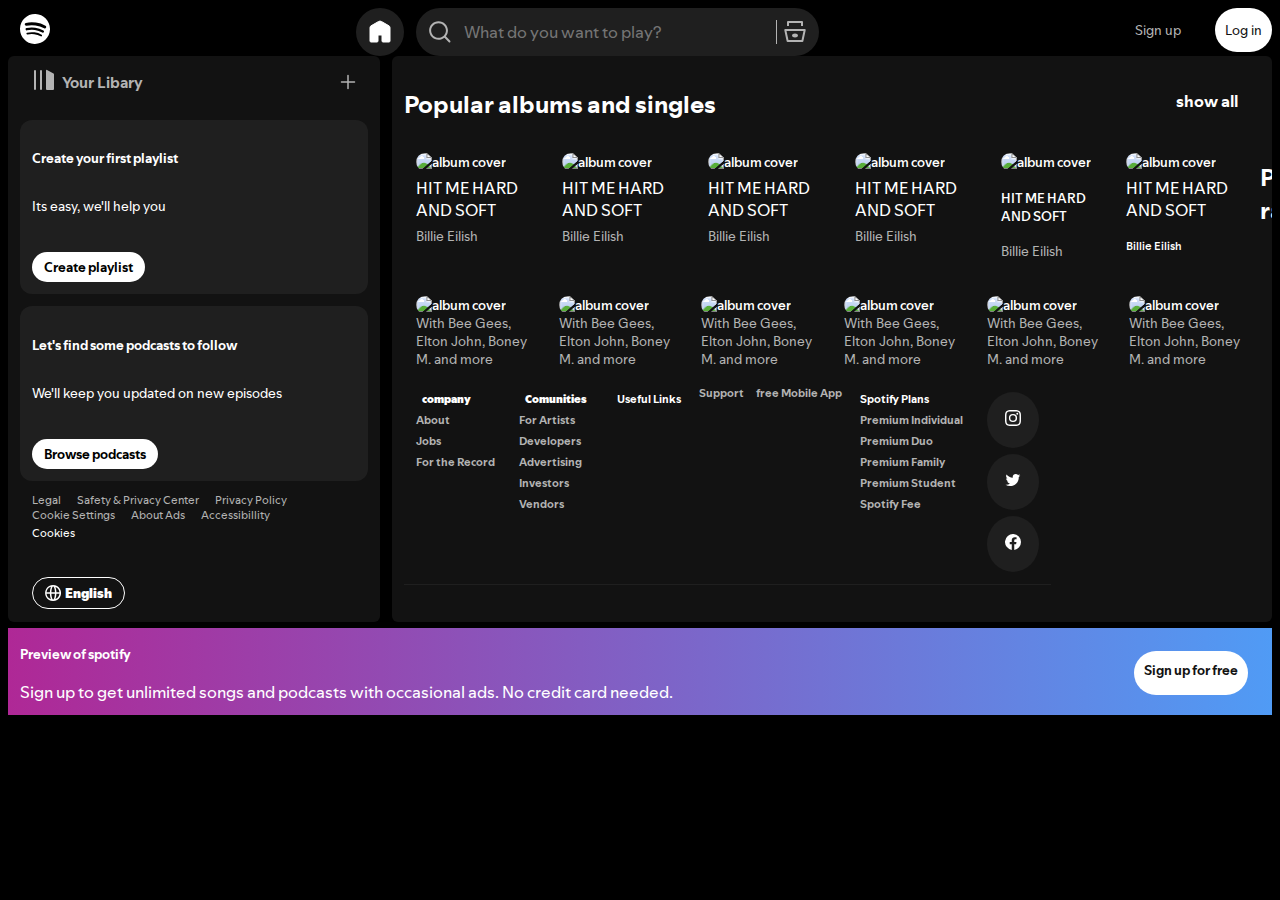
==== index.html @ 6a0fda56 "multiple changes" ====
<!DOCTYPE html>
<html lang="en">
  <head>
    <meta charset="UTF-8" />
    <meta name="viewport" content="viewBox=device-width, initial-scale=1.0" />
    <title>Spotify</title>
    <link rel="stylesheet" href="style.css" />
  </head>
  <body>
    <section class="container">
      <header class="header">
        <section class="headerLeft">
          <a href="index.html">
            <svg
              role="img"
              viewBox="0 0 24 24"
              aria-label="Spotify"
              aria-hidden="false"
              height="32"
              data-encore-id="logoSpotify"
              class="logo"
            >
              <title>Spotify</title>
              <path
                d="M13.427.01C6.805-.253 1.224 4.902.961 11.524.698 18.147 5.853 23.728 12.476 23.99c6.622.263 12.203-4.892 12.466-11.514S20.049.272 13.427.01m5.066 17.579a.717.717 0 0 1-.977.268 14.4 14.4 0 0 0-5.138-1.747 14.4 14.4 0 0 0-5.42.263.717.717 0 0 1-.338-1.392c1.95-.474 3.955-.571 5.958-.29 2.003.282 3.903.928 5.647 1.92a.717.717 0 0 1 .268.978m1.577-3.15a.93.93 0 0 1-1.262.376 17.7 17.7 0 0 0-5.972-1.96 17.7 17.7 0 0 0-6.281.238.93.93 0 0 1-1.11-.71.93.93 0 0 1 .71-1.11 19.5 19.5 0 0 1 6.94-.262 19.5 19.5 0 0 1 6.599 2.165c.452.245.62.81.376 1.263m1.748-3.551a1.147 1.147 0 0 1-1.546.488 21.4 21.4 0 0 0-6.918-2.208 21.4 21.4 0 0 0-7.259.215 1.146 1.146 0 0 1-.456-2.246 23.7 23.7 0 0 1 8.034-.24 23.7 23.7 0 0 1 7.657 2.445c.561.292.78.984.488 1.546m13.612-.036-.832-.247c-1.67-.495-2.14-.681-2.14-1.353 0-.637.708-1.327 2.264-1.327 1.539 0 2.839.752 3.51 1.31.116.096.24.052.24-.098V6.935c0-.097-.027-.15-.098-.203-.83-.62-2.272-1.07-3.723-1.07-2.953 0-4.722 1.68-4.722 3.59 0 2.157 1.371 2.91 3.626 3.546l.973.274c1.689.478 1.998.902 1.998 1.556 0 1.097-.831 1.433-2.07 1.433-1.556 0-3.457-.911-4.35-2.025-.08-.098-.177-.053-.177.062v2.423c0 .097.01.141.08.22.743.814 2.52 1.53 4.59 1.53 2.546 0 4.456-1.485 4.456-3.784 0-1.787-1.052-2.865-3.625-3.635m10.107-1.76c-1.68 0-2.653 1.026-3.219 2.052V9.376c0-.08-.044-.124-.124-.124h-2.22c-.079 0-.123.044-.123.124V20.72c0 .08.044.124.124.124h2.22c.079 0 .123-.044.123-.124v-4.536c.566 1.025 1.521 2.034 3.237 2.034 2.264 0 3.89-1.955 3.89-4.581s-1.644-4.545-3.908-4.545m-.654 6.986c-1.185 0-2.211-1.167-2.618-2.458.407-1.362 1.344-2.405 2.618-2.405 1.211 0 2.051.92 2.051 2.423s-.84 2.44-2.051 2.44m40.633-6.826h-2.264c-.08 0-.115.017-.15.097l-2.282 5.483-2.29-5.483c-.035-.08-.07-.097-.15-.097h-3.661v-.584c0-.955.645-1.397 1.476-1.397.496 0 1.035.256 1.415.486.089.053.15-.008.115-.088l-.796-1.901a.26.26 0 0 0-.124-.133c-.389-.203-1.025-.38-1.644-.38-1.875 0-2.954 1.432-2.954 3.254v.743h-1.503c-.08 0-.124.044-.124.124v1.768c0 .08.044.124.124.124h1.503v6.668c0 .08.044.123.124.123h2.264c.08 0 .124-.044.124-.123v-6.668h1.936l2.812 6.11-1.512 3.325c-.044.098.009.142.097.142h2.414c.08 0 .116-.018.15-.097l4.997-11.355c.035-.08-.009-.141-.097-.141M54.964 9.04c-2.865 0-4.837 2.025-4.837 4.616 0 2.573 1.971 4.616 4.837 4.616 2.856 0 4.846-2.043 4.846-4.616 0-2.591-1.99-4.616-4.846-4.616m.008 7.065c-1.37 0-2.343-1.043-2.343-2.45 0-1.405.973-2.449 2.343-2.449 1.362 0 2.335 1.043 2.335 2.45 0 1.406-.973 2.45-2.335 2.45m33.541-6.334a1.24 1.24 0 0 0-.483-.471 1.4 1.4 0 0 0-.693-.17q-.384 0-.693.17a1.24 1.24 0 0 0-.484.471q-.174.302-.174.681 0 .375.174.677.175.3.484.471t.693.17.693-.17.483-.471.175-.676q0-.38-.175-.682m-.211 1.247a1 1 0 0 1-.394.39 1.15 1.15 0 0 1-.571.14 1.16 1.16 0 0 1-.576-.14 1 1 0 0 1-.391-.39 1.14 1.14 0 0 1-.14-.566q0-.316.14-.562t.391-.388.576-.14q.32 0 .57.14.253.141.395.39t.142.565q0 .312-.142.56m-19.835-5.78c-.85 0-1.468.6-1.468 1.396s.619 1.397 1.468 1.397c.866 0 1.485-.6 1.485-1.397 0-.796-.619-1.397-1.485-1.397m19.329 5.19a.31.31 0 0 0 .134-.262q0-.168-.132-.266-.132-.099-.381-.099h-.588v1.229h.284v-.489h.154l.374.489h.35l-.41-.518a.5.5 0 0 0 .215-.084m-.424-.109h-.26v-.3h.27q.12 0 .184.036a.12.12 0 0 1 .065.116.12.12 0 0 1-.067.111.4.4 0 0 1-.192.037M69.607 9.252h-2.263c-.08 0-.124.044-.124.124v8.56c0 .08.044.123.124.123h2.263c.08 0 .124-.044.124-.123v-8.56c0-.08-.044-.124-.124-.124m-3.333 6.605a2.1 2.1 0 0 1-1.053.257c-.725 0-1.185-.425-1.185-1.362v-3.484h2.211c.08 0 .124-.044.124-.124V9.376c0-.08-.044-.124-.124-.124h-2.21V6.944c0-.097-.063-.15-.15-.08l-3.954 3.113c-.053.044-.07.088-.07.16v1.007c0 .08.044.124.123.124h1.539v3.855c0 2.087 1.203 3.06 2.918 3.06.743 0 1.46-.194 1.884-.442.062-.035.07-.07.07-.133v-1.68c0-.088-.044-.115-.123-.07"
                transform="translate(-0.95,0)"
              ></path>
            </svg>
          </a>
        </section>
        <section class="headerCenter">
          <section class="homeButton">
            <a href="index.html">
              <svg
                data-encore-id="icon"
                role="img"
                aria-hidden="true"
                viewBox="0 0 24 24"
                class="homeButtonIcon"
              >
                <path
                  d="M13.5 1.515a3 3 0 0 0-3 0L3 5.845a2 2 0 0 0-1 1.732V21a1 1 0 0 0 1 1h6a1 1 0 0 0 1-1v-6h4v6a1 1 0 0 0 1 1h6a1 1 0 0 0 1-1V7.577a2 2 0 0 0-1-1.732l-7.5-4.33z"
                ></path>
              </svg>
            </a>
          </section>

          <form class="searchBar">
            <svg
              data-encore-id="icon"
              role="img"
              aria-hidden="true"
              data-testid="search-icon"
              class="searchIcon"
              viewBox="0 0 24 24"
            >
              <path
                d="M10.533 1.27893C5.35215 1.27893 1.12598 5.41887 1.12598 10.5579C1.12598 15.697 5.35215 19.8369 10.533 19.8369C12.767 19.8369 14.8235 19.0671 16.4402 17.7794L20.7929 22.132C21.1834 22.5226 21.8166 22.5226 22.2071 22.132C22.5976 21.7415 22.5976 21.1083 22.2071 20.7178L17.8634 16.3741C19.1616 14.7849 19.94 12.7634 19.94 10.5579C19.94 5.41887 15.7138 1.27893 10.533 1.27893ZM3.12598 10.5579C3.12598 6.55226 6.42768 3.27893 10.533 3.27893C14.6383 3.27893 17.94 6.55226 17.94 10.5579C17.94 14.5636 14.6383 17.8369 10.533 17.8369C6.42768 17.8369 3.12598 14.5636 3.12598 10.5579Z"
              ></path>
            </svg>
            <input
              type="search"
              placeholder="What do you want to play?"
              class="searchInput"
            />
            <svg
              data-encore-id="icon"
              role="img"
              aria-hidden="true"
              viewBox="0 0 24 24"
              class="libaryIcon"
            >
              <path
                d="M15 15.5c0 1.105-1.343 2-3 2s-3-.895-3-2 1.343-2 3-2 3 .895 3 2z"
              ></path>
              <path
                d="M1.513 9.37A1 1 0 0 1 2.291 9h19.418a1 1 0 0 1 .979 1.208l-2.339 11a1 1 0 0 1-.978.792H4.63a1 1 0 0 1-.978-.792l-2.339-11a1 1 0 0 1 .201-.837zM3.525 11l1.913 9h13.123l1.913-9H3.525zM4 2a1 1 0 0 1 1-1h14a1 1 0 0 1 1 1v4h-2V3H6v3H4V2z"
              ></path>
            </svg>
          </form>
        </section>
        <section class="headerRight">
          <button class="headerSignupButton">Sign up</button>
          <button class="loginButton">Log in</button>
        </section>
      </header>
      <aside class="sidebar">
        <section class="sidebarTitel">
          <svg
            data-encore-id="icon"
            role="img"
            aria-hidden="true"
            viewBox="0 0 24 24"
            class="libarySidebarIcon"
          >
            <path
              d="M3 22a1 1 0 0 1-1-1V3a1 1 0 0 1 2 0v18a1 1 0 0 1-1 1zM15.5 2.134A1 1 0 0 0 14 3v18a1 1 0 0 0 1 1h6a1 1 0 0 0 1-1V6.464a1 1 0 0 0-.5-.866l-6-3.464zM9 2a1 1 0 0 0-1 1v18a1 1 0 1 0 2 0V3a1 1 0 0 0-1-1z"
            ></path>
          </svg>
          <h3>Your Libary</h3>
          <svg
            data-encore-id="icon"
            role="img"
            aria-hidden="true"
            viewBox="0 0 16 16"
            class="addIcon"
          >
            <path
              d="M15.25 8a.75.75 0 0 1-.75.75H8.75v5.75a.75.75 0 0 1-1.5 0V8.75H1.5a.75.75 0 0 1 0-1.5h5.75V1.5a.75.75 0 0 1 1.5 0v5.75h5.75a.75.75 0 0 1 .75.75z"
            ></path>
          </svg>
        </section>
        <section class="SidebarItem">
          <section class="sidebarVenster">
            <h4>Create your first playlist</h4>
            <p>Its easy, we'll help you</p>
            <a href="" class="sidebarButton">Create playlist</a>
          </section>
          <section class="sidebarVenster">
            <h4>Let's find some podcasts to follow</h4>
            <p>We'll keep you updated on new episodes</p>
            <a href="" class="sidebarButton">Browse podcasts</a>
          </section>
        </section>
        <footer class="sidebarFooter">
          <ul class="sidebarFooterItem">
            <li>
              <a href="" class="footerItem"><h6>Legal</h6></a>
            </li>
            <li>
              <a href="" class="footerItem"><h6>Safety & Privacy Center</h6></a>
            </li>
            <li>
              <a href="" class="footerItem"><h6>Privacy Policy</h6></a>
            </li>
            <li>
              <a href="" class="footerItem"><h6>Cookie Settings</h6></a>
            </li>
            <li>
              <a href="" class="footerItem"><h6>About Ads</h6></a>
            </li>
            <li>
              <a href="" class="footerItem"><h6>Accessibillity</h6></a>
            </li>
          </ul>
          <h5><b class="cookie">Cookies</b></h5>
        </footer>
        <a href="" class="languageButton">
          <svg
            data-encore-id="icon"
            role="img"
            aria-hidden="true"
            viewBox="0 0 16 16"
            class="languageIcon"
          >
            <path
              d="M8.152 16H8a8 8 0 1 1 .152 0zm-.41-14.202c-.226.273-.463.713-.677 1.323-.369 1.055-.626 2.496-.687 4.129h3.547c-.06-1.633-.318-3.074-.687-4.129-.213-.61-.45-1.05-.676-1.323-.194-.235-.326-.285-.385-.296h-.044c-.055.007-.19.052-.391.296zM4.877 7.25c.062-1.771.34-3.386.773-4.624.099-.284.208-.554.329-.806a6.507 6.507 0 0 0-4.436 5.43h3.334zm-3.334 1.5a6.507 6.507 0 0 0 4.436 5.43 7.974 7.974 0 0 1-.33-.806c-.433-1.238-.71-2.853-.772-4.624H1.543zm4.835 0c.061 1.633.318 3.074.687 4.129.214.61.451 1.05.677 1.323.202.244.336.29.391.297l.044-.001c.06-.01.19-.061.385-.296.226-.273.463-.713.676-1.323.37-1.055.626-2.496.687-4.129H6.378zm5.048 0c-.061 1.771-.339 3.386-.772 4.624-.082.235-.171.46-.268.674a6.506 6.506 0 0 0 4.071-5.298h-3.03zm3.031-1.5a6.507 6.507 0 0 0-4.071-5.298c.097.214.186.44.268.674.433 1.238.711 2.853.772 4.624h3.031z"
            ></path>
          </svg>
          <b>English</b>
        </a>
      </aside>
      <main class="main">
        <section class="mainTitel">
          <a href="" class="mainTitelText"
            ><h2>Popular albums and singles</h2></a
          >
          <a href="" class="showMore"><h4>show all</h4></a>
        </section>
        <section class="albums">
          <article class="albumArticle">
            <img
              src="https://i.scdn.co/image/ab67616d00001e0271d62ea7ea8a5be92d3c1f62"
              alt="album cover"
              class="albumCover"
            />
            <h4 class="albumTitel">HIT ME HARD AND SOFT</h4>
            <h5 class="artiesten">Billie Eilish</h5>
          </article>
          <article class="albumArticle">
            <img
              src="https://i.scdn.co/image/ab67616d00001e0271d62ea7ea8a5be92d3c1f62"
              alt="album cover"
              class="albumCover"
            />
            <h4 class="albumTitel">HIT ME HARD AND SOFT</h4>
            <h5 class="artiesten">Billie Eilish</h5>
          </article>
          <article class="albumArticle">
            <img
              src="https://i.scdn.co/image/ab67616d00001e0271d62ea7ea8a5be92d3c1f62"
              alt="album cover"
              class="albumCover"
            />
            <h4 class="albumTitel">HIT ME HARD AND SOFT</h4>
            <h5 class="artiesten">Billie Eilish</h5>
          </article>
          <article class="albumArticle">
            <img
              src="https://i.scdn.co/image/ab67616d00001e0271d62ea7ea8a5be92d3c1f62"
              alt="album cover"
              class="albumCover"
            />
            <h4 class="albumTitel">HIT ME HARD AND SOFT</h4>
            <h5 class="artiesten">Billie Eilish</h5>
          </article>
          <article class="albumArticle">
            <img
              src="https://i.scdn.co/image/ab67616d00001e0271d62ea7ea8a5be92d3c1f62"
              alt="album cover"
              class="albumCover"
            />
            <h4>HIT ME HARD AND SOFT</h4>
            <h5 class="artiesten">Billie Eilish</h5>
          </article>
          <article class="albumArticle">
            <img
              src="https://i.scdn.co/image/ab67616d00001e0271d62ea7ea8a5be92d3c1f62"
              alt="album cover"
              class="albumCover"
            />
            <h4 class="albumTitel">HIT ME HARD AND SOFT</h4>
            <h5>Billie Eilish</h5>
          </article>
        </section>
        <section class="mainTitel">
          <a href="" class="mainTitelText"><h2>Popular radio</h2></a>
          <a href="" class="showMore"><h4>show all</h4></a>
        </section>
        <section class="albums">
          <article class="albumArticle">
            <img
              src="https://pickasso.spotifycdn.com/image/ab67c0de0000deef/dt/v1/img/radio/artist/0LcJLqbBmaGUft1e9Mm8HV/en-GB"
              alt="album cover"
              class="albumCover"
            />
            <h5 class="artiesten">
              With Bee Gees, Elton John, Boney M. and more
            </h5>
          </article>
          <article class="albumArticle">
            <img
              src="https://pickasso.spotifycdn.com/image/ab67c0de0000deef/dt/v1/img/radio/artist/0LcJLqbBmaGUft1e9Mm8HV/en-GB"
              alt="album cover"
              class="albumCover"
            />
            <h5 class="artiesten">
              With Bee Gees, Elton John, Boney M. and more
            </h5>
          </article>
          <article class="albumArticle">
            <img
              src="https://pickasso.spotifycdn.com/image/ab67c0de0000deef/dt/v1/img/radio/artist/0LcJLqbBmaGUft1e9Mm8HV/en-GB"
              alt="album cover"
              class="albumCover"
            />
            <h5 class="artiesten">
              With Bee Gees, Elton John, Boney M. and more
            </h5>
          </article>
          <article class="albumArticle">
            <img
              src="https://pickasso.spotifycdn.com/image/ab67c0de0000deef/dt/v1/img/radio/artist/0LcJLqbBmaGUft1e9Mm8HV/en-GB"
              alt="album cover"
              class="albumCover"
            />
            <h5 class="artiesten">
              With Bee Gees, Elton John, Boney M. and more
            </h5>
          </article>
          <article class="albumArticle">
            <img
              src="https://pickasso.spotifycdn.com/image/ab67c0de0000deef/dt/v1/img/radio/artist/0LcJLqbBmaGUft1e9Mm8HV/en-GB"
              alt="album cover"
              class="albumCover"
            />
            <h5 class="artiesten">
              With Bee Gees, Elton John, Boney M. and more
            </h5>
          </article>
          <article class="albumArticle">
            <img
              src="https://pickasso.spotifycdn.com/image/ab67c0de0000deef/dt/v1/img/radio/artist/0LcJLqbBmaGUft1e9Mm8HV/en-GB"
              alt="album cover"
              class="albumCover"
            />
            <h5 class="artiesten">
              With Bee Gees, Elton John, Boney M. and more
            </h5>
          </article>
        </section>
        <footer class="mainFooter">
          <section>
            <h5 class="mainFooterTitel"><b>company</b></h5>
            <h5>About</h5>
            <h5>Jobs</h5>
            <h5>For the Record</h5>
          </section>
          <section>
            <h5 class="mainFooterTitel"><b>Comunities</b></h5>
            <h5>For Artists</h5>
            <h5>Developers</h5>
            <h5>Advertising</h5>
            <h5>Investors</h5>
            <h5>Vendors</h5>
          </section>
          <section>
            <h5 class="mainFooterTitel">Useful Links</h5>
          </section>
          <h5>Support</h5>
          <h5>free Mobile App</h5>
          <section>
            <h5 class="mainFooterTitel">Spotify Plans</h5>
            <h5>Premium Individual</h5>
            <h5>Premium Duo</h5>
            <h5>Premium Family</h5>
            <h5>Premium Student</h5>
            <h5>Spotify Fee</h5>
          </section>
          <section>
            <section class="socialIconBorder">
              <svg
                data-encore-id="icon"
                role="img"
                aria-hidden="true"
                viewBox="0 0 16 16"
                class="socialIcon"
              >
                <path
                  d="M8 1.44c2.136 0 2.389.009 3.233.047.78.036 1.203.166 1.485.276.348.128.663.332.921.598.266.258.47.573.599.921.11.282.24.706.275 1.485.039.844.047 1.097.047 3.233s-.008 2.389-.047 3.232c-.035.78-.166 1.204-.275 1.486a2.654 2.654 0 0 1-1.518 1.518c-.282.11-.706.24-1.486.275-.843.039-1.097.047-3.233.047s-2.39-.008-3.232-.047c-.78-.035-1.204-.165-1.486-.275a2.477 2.477 0 0 1-.921-.599 2.477 2.477 0 0 1-.599-.92c-.11-.282-.24-.706-.275-1.486-.038-.844-.047-1.096-.047-3.232s.009-2.39.047-3.233c.036-.78.166-1.203.275-1.485.129-.348.333-.663.599-.921a2.49 2.49 0 0 1 .92-.599c.283-.11.707-.24 1.487-.275.843-.038 1.096-.047 3.232-.047L8 1.441zm.001-1.442c-2.172 0-2.445.01-3.298.048-.854.04-1.435.176-1.943.373a3.928 3.928 0 0 0-1.417.923c-.407.4-.722.883-.923 1.417-.198.508-.333 1.09-.372 1.942C.01 5.552 0 5.826 0 8c0 2.172.01 2.445.048 3.298.04.853.174 1.433.372 1.941.2.534.516 1.017.923 1.417.4.407.883.722 1.417.923.508.198 1.09.333 1.942.372.852.039 1.126.048 3.299.048 2.172 0 2.445-.01 3.298-.048.853-.04 1.433-.174 1.94-.372a4.087 4.087 0 0 0 2.34-2.34c.199-.508.334-1.09.373-1.942.039-.851.048-1.125.048-3.298s-.01-2.445-.048-3.298c-.04-.853-.174-1.433-.372-1.94a3.924 3.924 0 0 0-.923-1.418A3.928 3.928 0 0 0 13.24.42c-.508-.197-1.09-.333-1.942-.371-.851-.041-1.125-.05-3.298-.05l.001-.001z"
                ></path>
                <path
                  d="M8 3.892a4.108 4.108 0 1 0 0 8.216 4.108 4.108 0 0 0 0-8.216zm0 6.775a2.668 2.668 0 1 1 0-5.335 2.668 2.668 0 0 1 0 5.335zm4.27-5.978a.96.96 0 1 0 0-1.92.96.96 0 0 0 0 1.92z"
                ></path>
              </svg>
            </section>
            <section class="socialIconBorder">
              <svg
                data-encore-id="icon"
                role="img"
                aria-hidden="true"
                viewBox="0 0 16 16"
                class="socialIcon"
              >
                <path
                  d="M13.54 3.889a2.968 2.968 0 0 0 1.333-1.683 5.937 5.937 0 0 1-1.929.738 2.992 2.992 0 0 0-.996-.706 2.98 2.98 0 0 0-1.218-.254 2.92 2.92 0 0 0-2.143.889 2.929 2.929 0 0 0-.889 2.15c0 .212.027.442.08.691a8.475 8.475 0 0 1-3.484-.932A8.536 8.536 0 0 1 1.532 2.54a2.993 2.993 0 0 0-.413 1.523c0 .519.12 1 .361 1.445.24.445.57.805.988 1.08a2.873 2.873 0 0 1-1.373-.374v.04c0 .725.23 1.365.69 1.92a2.97 2.97 0 0 0 1.739 1.048 2.937 2.937 0 0 1-1.365.056 2.94 2.94 0 0 0 1.063 1.5 2.945 2.945 0 0 0 1.77.603 5.944 5.944 0 0 1-3.77 1.302c-.243 0-.484-.016-.722-.048A8.414 8.414 0 0 0 5.15 14c.905 0 1.763-.12 2.572-.361.81-.24 1.526-.57 2.147-.988a9.044 9.044 0 0 0 1.683-1.46c.5-.556.911-1.155 1.234-1.798a9.532 9.532 0 0 0 .738-1.988 8.417 8.417 0 0 0 .246-2.429 6.177 6.177 0 0 0 1.508-1.563c-.56.249-1.14.407-1.738.476z"
                ></path>
              </svg>
            </section>
            <section class="socialIconBorder">
              <svg
                data-encore-id="icon"
                role="img"
                aria-hidden="true"
                viewBox="0 0 16 16"
                class="socialIcon"
              >
                <path
                  d="M16 8a8 8 0 1 0-9.25 7.903v-5.59H4.719V8H6.75V6.237c0-2.005 1.194-3.112 3.022-3.112.875 0 1.79.156 1.79.156V5.25h-1.008c-.994 0-1.304.617-1.304 1.25V8h2.219l-.355 2.313H9.25v5.59A8.002 8.002 0 0 0 16 8z"
                ></path>
              </svg>
            </section>
          </section>
        </footer>
      </main>
      <footer class="footer">
        <section>
          <h4>Preview of spotify</h4>
          <p class="footerText">
            Sign up to get unlimited songs and podcasts with occasional ads. No
            credit card needed.
          </p>
        </section>
        <a href="" class="loginButtonFooter"><b>Sign up for free</b></a>
      </footer>
    </section>
  </body>
</html>
---- style.css ----
@import "./css/grid.css";
@import "./css/color.css";
@import "./css/header.css";
@import "./css/sidebar.css";
@import "./css/main.css";
@import "./css/footer.css";
@import "./fonts/font/stylesheet.css";
body{
    font-family: spotify mix;
}
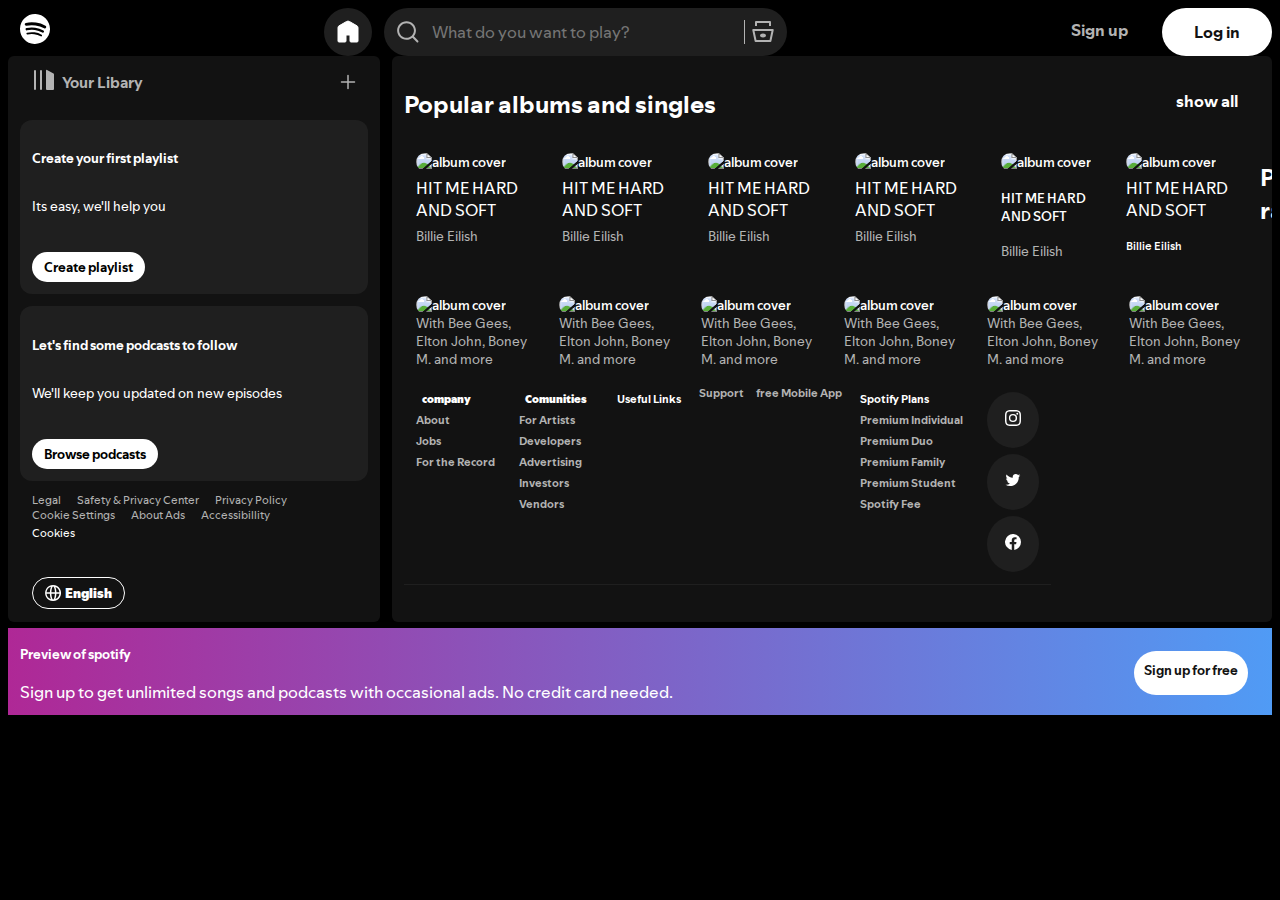
==== commit e15962c4: "multiple changes einde les" ====
--- a/index.html
+++ b/index.html
@@ -5,6 +5,10 @@
     <meta name="viewport" content="viewBox=device-width, initial-scale=1.0" />
     <title>Spotify</title>
     <link rel="stylesheet" href="style.css" />
+    <link
+      rel="icon"
+      href="./img/spotify-icon-green-logo-spotify-logo-png-hd-11562850769m45tulb4kl.png"
+    />
   </head>
   <body>
     <section class="container">
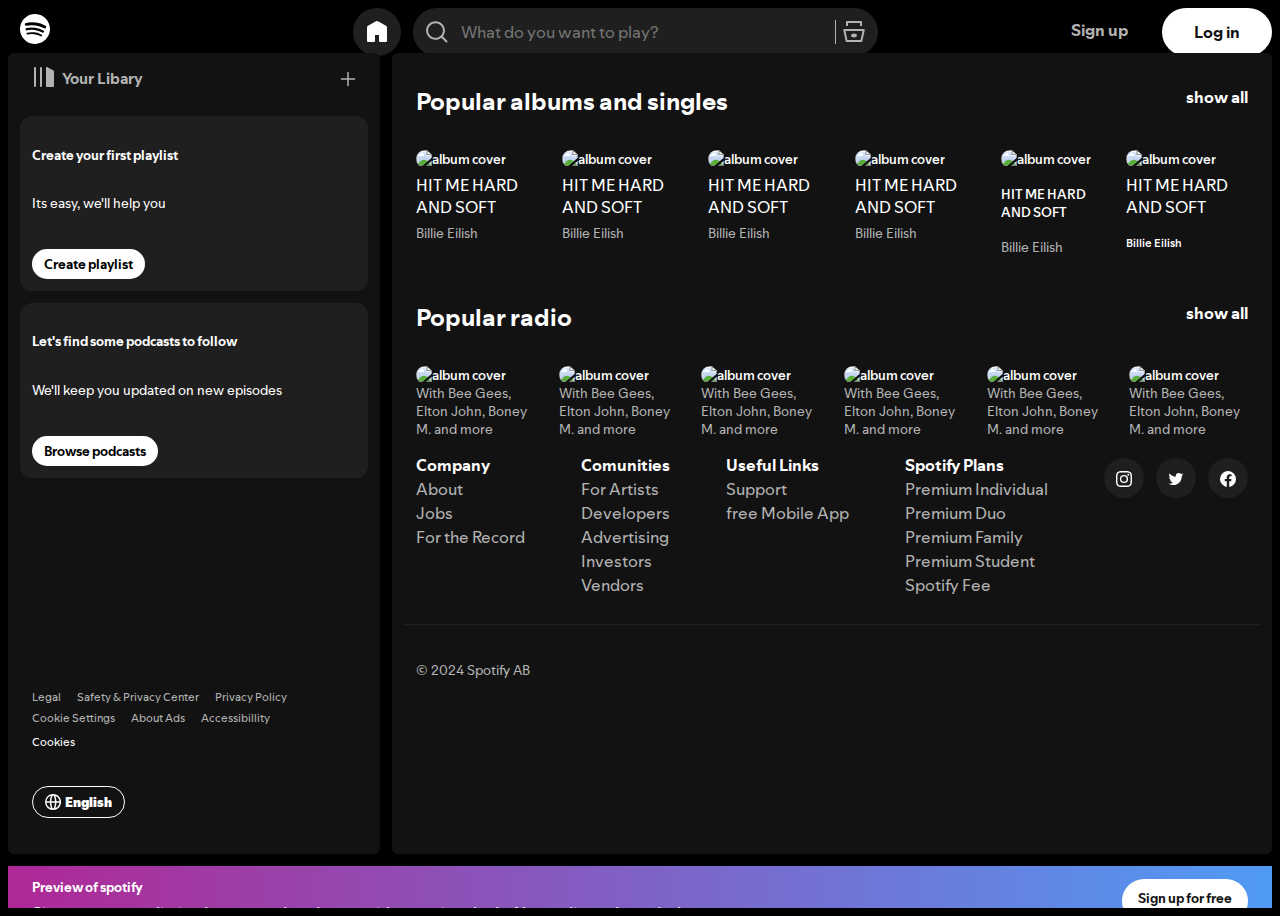
==== commit edc7f7c2: "multiple changes" ====
--- a/index.html
+++ b/index.html
@@ -114,7 +114,7 @@
             ></path>
           </svg>
         </section>
-        <section class="SidebarItem">
+        <section class="sidebarItem">
           <section class="sidebarVenster">
             <h4>Create your first playlist</h4>
             <p>Its easy, we'll help you</p>
@@ -126,43 +126,47 @@
             <a href="" class="sidebarButton">Browse podcasts</a>
           </section>
         </section>
-        <footer class="sidebarFooter">
-          <ul class="sidebarFooterItem">
-            <li>
-              <a href="" class="footerItem"><h6>Legal</h6></a>
-            </li>
-            <li>
-              <a href="" class="footerItem"><h6>Safety & Privacy Center</h6></a>
-            </li>
-            <li>
-              <a href="" class="footerItem"><h6>Privacy Policy</h6></a>
-            </li>
-            <li>
-              <a href="" class="footerItem"><h6>Cookie Settings</h6></a>
-            </li>
-            <li>
-              <a href="" class="footerItem"><h6>About Ads</h6></a>
-            </li>
-            <li>
-              <a href="" class="footerItem"><h6>Accessibillity</h6></a>
-            </li>
-          </ul>
-          <h5><b class="cookie">Cookies</b></h5>
-        </footer>
-        <a href="" class="languageButton">
-          <svg
-            data-encore-id="icon"
-            role="img"
-            aria-hidden="true"
-            viewBox="0 0 16 16"
-            class="languageIcon"
-          >
-            <path
-              d="M8.152 16H8a8 8 0 1 1 .152 0zm-.41-14.202c-.226.273-.463.713-.677 1.323-.369 1.055-.626 2.496-.687 4.129h3.547c-.06-1.633-.318-3.074-.687-4.129-.213-.61-.45-1.05-.676-1.323-.194-.235-.326-.285-.385-.296h-.044c-.055.007-.19.052-.391.296zM4.877 7.25c.062-1.771.34-3.386.773-4.624.099-.284.208-.554.329-.806a6.507 6.507 0 0 0-4.436 5.43h3.334zm-3.334 1.5a6.507 6.507 0 0 0 4.436 5.43 7.974 7.974 0 0 1-.33-.806c-.433-1.238-.71-2.853-.772-4.624H1.543zm4.835 0c.061 1.633.318 3.074.687 4.129.214.61.451 1.05.677 1.323.202.244.336.29.391.297l.044-.001c.06-.01.19-.061.385-.296.226-.273.463-.713.676-1.323.37-1.055.626-2.496.687-4.129H6.378zm5.048 0c-.061 1.771-.339 3.386-.772 4.624-.082.235-.171.46-.268.674a6.506 6.506 0 0 0 4.071-5.298h-3.03zm3.031-1.5a6.507 6.507 0 0 0-4.071-5.298c.097.214.186.44.268.674.433 1.238.711 2.853.772 4.624h3.031z"
-            ></path>
-          </svg>
-          <b>English</b>
-        </a>
+        <section class="fullSidebarFooter">
+          <footer class="sidebarFooter">
+            <ul class="sidebarFooterItem">
+              <li>
+                <a href="" class="footerItem"><h6>Legal</h6></a>
+              </li>
+              <li>
+                <a href="" class="footerItem"
+                  ><h6>Safety & Privacy Center</h6></a
+                >
+              </li>
+              <li>
+                <a href="" class="footerItem"><h6>Privacy Policy</h6></a>
+              </li>
+              <li>
+                <a href="" class="footerItem"><h6>Cookie Settings</h6></a>
+              </li>
+              <li>
+                <a href="" class="footerItem"><h6>About Ads</h6></a>
+              </li>
+              <li>
+                <a href="" class="footerItem"><h6>Accessibillity</h6></a>
+              </li>
+            </ul>
+            <h5><b class="cookie">Cookies</b></h5>
+          </footer>
+          <a href="" class="languageButton">
+            <svg
+              data-encore-id="icon"
+              role="img"
+              aria-hidden="true"
+              viewBox="0 0 16 16"
+              class="languageIcon"
+            >
+              <path
+                d="M8.152 16H8a8 8 0 1 1 .152 0zm-.41-14.202c-.226.273-.463.713-.677 1.323-.369 1.055-.626 2.496-.687 4.129h3.547c-.06-1.633-.318-3.074-.687-4.129-.213-.61-.45-1.05-.676-1.323-.194-.235-.326-.285-.385-.296h-.044c-.055.007-.19.052-.391.296zM4.877 7.25c.062-1.771.34-3.386.773-4.624.099-.284.208-.554.329-.806a6.507 6.507 0 0 0-4.436 5.43h3.334zm-3.334 1.5a6.507 6.507 0 0 0 4.436 5.43 7.974 7.974 0 0 1-.33-.806c-.433-1.238-.71-2.853-.772-4.624H1.543zm4.835 0c.061 1.633.318 3.074.687 4.129.214.61.451 1.05.677 1.323.202.244.336.29.391.297l.044-.001c.06-.01.19-.061.385-.296.226-.273.463-.713.676-1.323.37-1.055.626-2.496.687-4.129H6.378zm5.048 0c-.061 1.771-.339 3.386-.772 4.624-.082.235-.171.46-.268.674a6.506 6.506 0 0 0 4.071-5.298h-3.03zm3.031-1.5a6.507 6.507 0 0 0-4.071-5.298c.097.214.186.44.268.674.433 1.238.711 2.853.772 4.624h3.031z"
+              ></path>
+            </svg>
+            <b>English</b>
+          </a>
+        </section>
       </aside>
       <main class="main">
         <section class="mainTitel">
@@ -295,13 +299,13 @@
         </section>
         <footer class="mainFooter">
           <section>
-            <h5 class="mainFooterTitel"><b>company</b></h5>
+            <h5 class="mainFooterTitel">Company</h5>
             <h5>About</h5>
             <h5>Jobs</h5>
             <h5>For the Record</h5>
           </section>
           <section>
-            <h5 class="mainFooterTitel"><b>Comunities</b></h5>
+            <h5 class="mainFooterTitel">Comunities</h5>
             <h5>For Artists</h5>
             <h5>Developers</h5>
             <h5>Advertising</h5>
@@ -310,9 +314,9 @@
           </section>
           <section>
             <h5 class="mainFooterTitel">Useful Links</h5>
-          </section>
-          <h5>Support</h5>
-          <h5>free Mobile App</h5>
+            <h5>Support</h5>
+            <h5>free Mobile App</h5>
+          </section>
           <section>
             <h5 class="mainFooterTitel">Spotify Plans</h5>
             <h5>Premium Individual</h5>
@@ -321,7 +325,7 @@
             <h5>Premium Student</h5>
             <h5>Spotify Fee</h5>
           </section>
-          <section>
+          <section class="socials">
             <section class="socialIconBorder">
               <svg
                 data-encore-id="icon"
@@ -366,6 +370,7 @@
             </section>
           </section>
         </footer>
+        <p class="copyright">© 2024 Spotify AB</p>
       </main>
       <footer class="footer">
         <section>
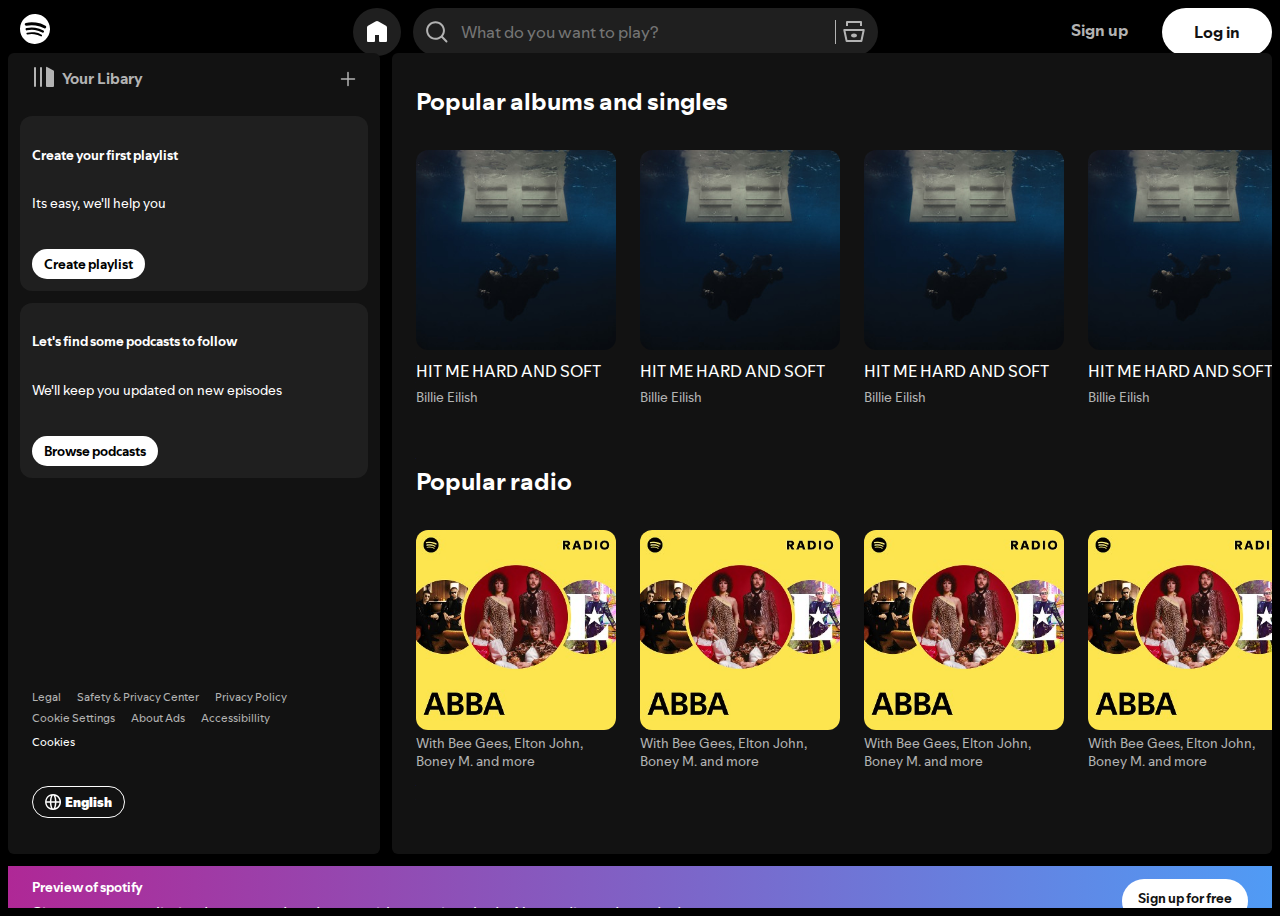
==== commit b1390fcf: "added new row in main" ====
--- a/index.html
+++ b/index.html
@@ -178,7 +178,7 @@
         <section class="albums">
           <article class="albumArticle">
             <img
-              src="https://i.scdn.co/image/ab67616d00001e0271d62ea7ea8a5be92d3c1f62"
+              src="/img/ab67616d00001e0271d62ea7ea8a5be92d3c1f62.jpg"
               alt="album cover"
               class="albumCover"
             />
@@ -187,7 +187,7 @@
           </article>
           <article class="albumArticle">
             <img
-              src="https://i.scdn.co/image/ab67616d00001e0271d62ea7ea8a5be92d3c1f62"
+              src="/img/ab67616d00001e0271d62ea7ea8a5be92d3c1f62.jpg"
               alt="album cover"
               class="albumCover"
             />
@@ -196,7 +196,7 @@
           </article>
           <article class="albumArticle">
             <img
-              src="https://i.scdn.co/image/ab67616d00001e0271d62ea7ea8a5be92d3c1f62"
+              src="/img/ab67616d00001e0271d62ea7ea8a5be92d3c1f62.jpg"
               alt="album cover"
               class="albumCover"
             />
@@ -205,7 +205,7 @@
           </article>
           <article class="albumArticle">
             <img
-              src="https://i.scdn.co/image/ab67616d00001e0271d62ea7ea8a5be92d3c1f62"
+              src="/img/ab67616d00001e0271d62ea7ea8a5be92d3c1f62.jpg"
               alt="album cover"
               class="albumCover"
             />
@@ -214,16 +214,16 @@
           </article>
           <article class="albumArticle">
             <img
-              src="https://i.scdn.co/image/ab67616d00001e0271d62ea7ea8a5be92d3c1f62"
-              alt="album cover"
-              class="albumCover"
-            />
-            <h4>HIT ME HARD AND SOFT</h4>
+              src="/img/ab67616d00001e0271d62ea7ea8a5be92d3c1f62.jpg"
+              alt="album cover"
+              class="albumCover"
+            />
+            <h4 class="albumTitel">HIT ME HARD AND SOFT</h4>
             <h5 class="artiesten">Billie Eilish</h5>
           </article>
           <article class="albumArticle">
             <img
-              src="https://i.scdn.co/image/ab67616d00001e0271d62ea7ea8a5be92d3c1f62"
+              src="/img/ab67616d00001e0271d62ea7ea8a5be92d3c1f62.jpg"
               alt="album cover"
               class="albumCover"
             />
@@ -237,64 +237,114 @@
         </section>
         <section class="albums">
           <article class="albumArticle">
-            <img
-              src="https://pickasso.spotifycdn.com/image/ab67c0de0000deef/dt/v1/img/radio/artist/0LcJLqbBmaGUft1e9Mm8HV/en-GB"
-              alt="album cover"
-              class="albumCover"
-            />
-            <h5 class="artiesten">
-              With Bee Gees, Elton John, Boney M. and more
-            </h5>
-          </article>
-          <article class="albumArticle">
-            <img
-              src="https://pickasso.spotifycdn.com/image/ab67c0de0000deef/dt/v1/img/radio/artist/0LcJLqbBmaGUft1e9Mm8HV/en-GB"
-              alt="album cover"
-              class="albumCover"
-            />
-            <h5 class="artiesten">
-              With Bee Gees, Elton John, Boney M. and more
-            </h5>
-          </article>
-          <article class="albumArticle">
-            <img
-              src="https://pickasso.spotifycdn.com/image/ab67c0de0000deef/dt/v1/img/radio/artist/0LcJLqbBmaGUft1e9Mm8HV/en-GB"
-              alt="album cover"
-              class="albumCover"
-            />
-            <h5 class="artiesten">
-              With Bee Gees, Elton John, Boney M. and more
-            </h5>
-          </article>
-          <article class="albumArticle">
-            <img
-              src="https://pickasso.spotifycdn.com/image/ab67c0de0000deef/dt/v1/img/radio/artist/0LcJLqbBmaGUft1e9Mm8HV/en-GB"
-              alt="album cover"
-              class="albumCover"
-            />
-            <h5 class="artiesten">
-              With Bee Gees, Elton John, Boney M. and more
-            </h5>
-          </article>
-          <article class="albumArticle">
-            <img
-              src="https://pickasso.spotifycdn.com/image/ab67c0de0000deef/dt/v1/img/radio/artist/0LcJLqbBmaGUft1e9Mm8HV/en-GB"
-              alt="album cover"
-              class="albumCover"
-            />
-            <h5 class="artiesten">
-              With Bee Gees, Elton John, Boney M. and more
-            </h5>
-          </article>
-          <article class="albumArticle">
-            <img
-              src="https://pickasso.spotifycdn.com/image/ab67c0de0000deef/dt/v1/img/radio/artist/0LcJLqbBmaGUft1e9Mm8HV/en-GB"
-              alt="album cover"
-              class="albumCover"
-            />
-            <h5 class="artiesten">
-              With Bee Gees, Elton John, Boney M. and more
-            </h5>
+            <img src="/img/en-GB.jpg" alt="album cover" class="albumCover" />
+            <h5 class="artiesten">
+              With Bee Gees, Elton John, Boney M. and more
+            </h5>
+          </article>
+          <article class="albumArticle">
+            <img src="/img/en-GB.jpg" alt="album cover" class="albumCover" />
+            <h5 class="artiesten">
+              With Bee Gees, Elton John, Boney M. and more
+            </h5>
+          </article>
+          <article class="albumArticle">
+            <img src="/img/en-GB.jpg" alt="album cover" class="albumCover" />
+            <h5 class="artiesten">
+              With Bee Gees, Elton John, Boney M. and more
+            </h5>
+          </article>
+          <article class="albumArticle">
+            <img src="/img/en-GB.jpg" alt="album cover" class="albumCover" />
+            <h5 class="artiesten">
+              With Bee Gees, Elton John, Boney M. and more
+            </h5>
+          </article>
+          <article class="albumArticle">
+            <img src="/img/en-GB.jpg" alt="album cover" class="albumCover" />
+            <h5 class="artiesten">
+              With Bee Gees, Elton John, Boney M. and more
+            </h5>
+          </article>
+          <article class="albumArticle">
+            <img src="/img/en-GB.jpg" alt="album cover" class="albumCover" />
+            <h5 class="artiesten">
+              With Bee Gees, Elton John, Boney M. and more
+            </h5>
+          </article>
+        </section>
+        <section class="mainTitel">
+          <a href="" class="mainTitelText"><h2>Popular radio</h2></a>
+          <a href="" class="showMore"><h4>show all</h4></a>
+        </section>
+        <section class="albums">
+          <article class="albumArticle">
+            <section class="artistFotoBorder">
+              <img
+                src="/img/ab67616100005174f150017ca69c8793503c2d4f.jpg"
+                alt="album cover"
+                class="artistFoto"
+              />
+            </section>
+            <h4 class="albumTitel">David Guetta</h4>
+            <h5 class="artiesten">Artist</h5>
+          </article>
+
+          <article class="albumArticle">
+            <section class="artistFotoBorder">
+              <img
+                src="/img/ab67616100005174f150017ca69c8793503c2d4f.jpg"
+                alt="album cover"
+                class="artistFoto"
+              />
+            </section>
+            <h4 class="albumTitel">David Guetta</h4>
+            <h5 class="artiesten">Artist</h5>
+          </article>
+
+          <article class="albumArticle">
+            <section class="artistFotoBorder">
+              <img
+                src="/img/ab67616100005174f150017ca69c8793503c2d4f.jpg"
+                alt="album cover"
+                class="artistFoto"
+              />
+            </section>
+            <h4 class="albumTitel">David Guetta</h4>
+            <h5 class="artiesten">Artist</h5>
+          </article>
+          <article class="albumArticle">
+            <section class="artistFotoBorder">
+              <img
+                src="/img/ab67616100005174f150017ca69c8793503c2d4f.jpg"
+                alt="album cover"
+                class="artistFoto"
+              />
+            </section>
+            <h4 class="albumTitel">David Guetta</h4>
+            <h5 class="artiesten">Artist</h5>
+          </article>
+          <article class="albumArticle">
+            <section class="artistFotoBorder">
+              <img
+                src="/img/ab67616100005174f150017ca69c8793503c2d4f.jpg"
+                alt="album cover"
+                class="artistFoto"
+              />
+            </section>
+            <h4 class="albumTitel">David Guetta</h4>
+            <h5 class="artiesten">Artist</h5>
+          </article>
+          <article class="albumArticle">
+            <section class="artistFotoBorder">
+              <img
+                src="/img/ab67616100005174f150017ca69c8793503c2d4f.jpg"
+                alt="album cover"
+                class="artistFoto"
+              />
+            </section>
+            <h4 class="albumTitel">David Guetta</h4>
+            <h5 class="artiesten">Artist</h5>
           </article>
         </section>
         <footer class="mainFooter">
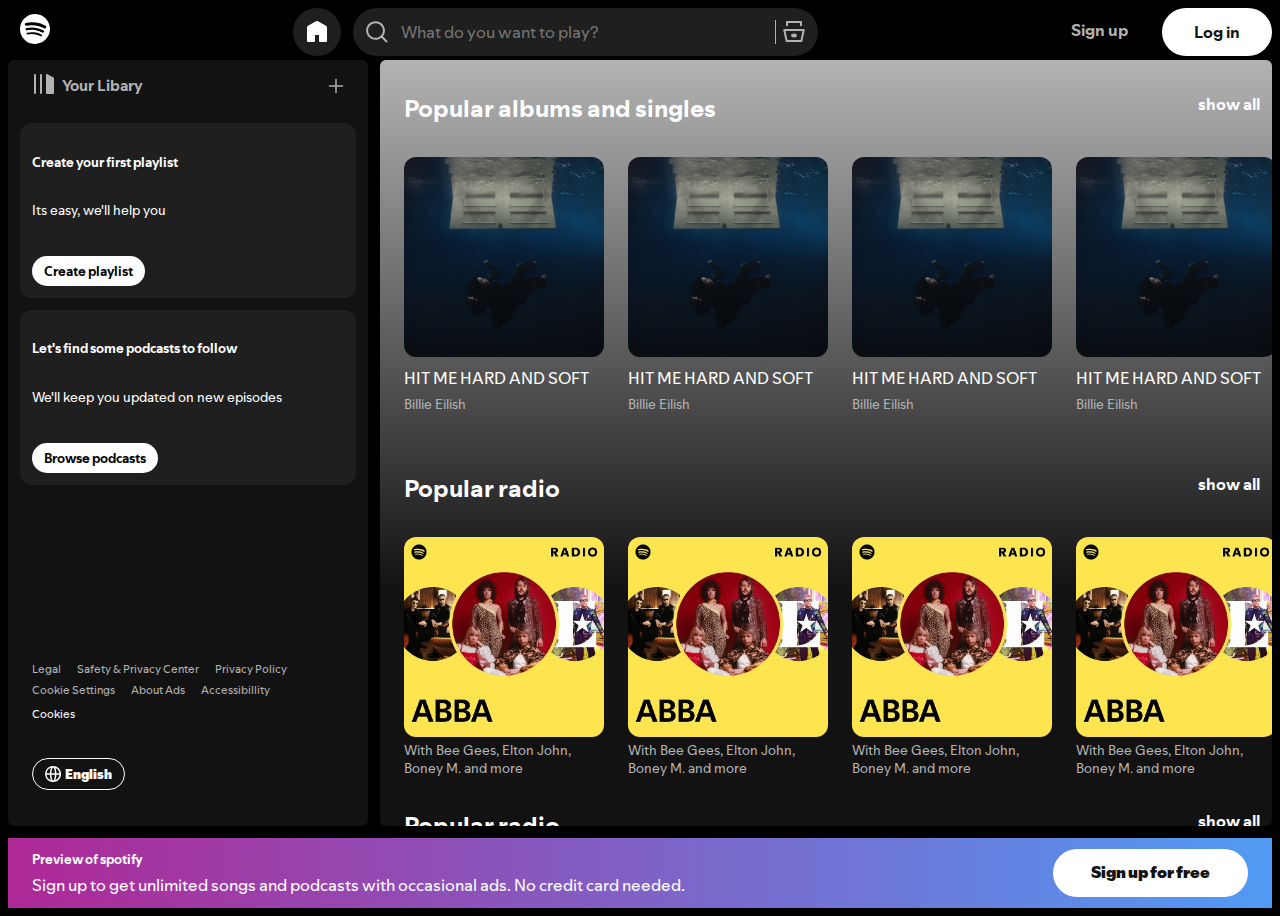
==== commit 8cf2e367: "minor flex changes to albums" ====
--- a/index.html
+++ b/index.html
@@ -169,257 +169,260 @@
         </section>
       </aside>
       <main class="main">
-        <section class="mainTitel">
-          <a href="" class="mainTitelText"
-            ><h2>Popular albums and singles</h2></a
-          >
-          <a href="" class="showMore"><h4>show all</h4></a>
-        </section>
-        <section class="albums">
-          <article class="albumArticle">
-            <img
-              src="/img/ab67616d00001e0271d62ea7ea8a5be92d3c1f62.jpg"
-              alt="album cover"
-              class="albumCover"
-            />
-            <h4 class="albumTitel">HIT ME HARD AND SOFT</h4>
-            <h5 class="artiesten">Billie Eilish</h5>
-          </article>
-          <article class="albumArticle">
-            <img
-              src="/img/ab67616d00001e0271d62ea7ea8a5be92d3c1f62.jpg"
-              alt="album cover"
-              class="albumCover"
-            />
-            <h4 class="albumTitel">HIT ME HARD AND SOFT</h4>
-            <h5 class="artiesten">Billie Eilish</h5>
-          </article>
-          <article class="albumArticle">
-            <img
-              src="/img/ab67616d00001e0271d62ea7ea8a5be92d3c1f62.jpg"
-              alt="album cover"
-              class="albumCover"
-            />
-            <h4 class="albumTitel">HIT ME HARD AND SOFT</h4>
-            <h5 class="artiesten">Billie Eilish</h5>
-          </article>
-          <article class="albumArticle">
-            <img
-              src="/img/ab67616d00001e0271d62ea7ea8a5be92d3c1f62.jpg"
-              alt="album cover"
-              class="albumCover"
-            />
-            <h4 class="albumTitel">HIT ME HARD AND SOFT</h4>
-            <h5 class="artiesten">Billie Eilish</h5>
-          </article>
-          <article class="albumArticle">
-            <img
-              src="/img/ab67616d00001e0271d62ea7ea8a5be92d3c1f62.jpg"
-              alt="album cover"
-              class="albumCover"
-            />
-            <h4 class="albumTitel">HIT ME HARD AND SOFT</h4>
-            <h5 class="artiesten">Billie Eilish</h5>
-          </article>
-          <article class="albumArticle">
-            <img
-              src="/img/ab67616d00001e0271d62ea7ea8a5be92d3c1f62.jpg"
-              alt="album cover"
-              class="albumCover"
-            />
-            <h4 class="albumTitel">HIT ME HARD AND SOFT</h4>
-            <h5>Billie Eilish</h5>
-          </article>
-        </section>
-        <section class="mainTitel">
-          <a href="" class="mainTitelText"><h2>Popular radio</h2></a>
-          <a href="" class="showMore"><h4>show all</h4></a>
-        </section>
-        <section class="albums">
-          <article class="albumArticle">
-            <img src="/img/en-GB.jpg" alt="album cover" class="albumCover" />
-            <h5 class="artiesten">
-              With Bee Gees, Elton John, Boney M. and more
-            </h5>
-          </article>
-          <article class="albumArticle">
-            <img src="/img/en-GB.jpg" alt="album cover" class="albumCover" />
-            <h5 class="artiesten">
-              With Bee Gees, Elton John, Boney M. and more
-            </h5>
-          </article>
-          <article class="albumArticle">
-            <img src="/img/en-GB.jpg" alt="album cover" class="albumCover" />
-            <h5 class="artiesten">
-              With Bee Gees, Elton John, Boney M. and more
-            </h5>
-          </article>
-          <article class="albumArticle">
-            <img src="/img/en-GB.jpg" alt="album cover" class="albumCover" />
-            <h5 class="artiesten">
-              With Bee Gees, Elton John, Boney M. and more
-            </h5>
-          </article>
-          <article class="albumArticle">
-            <img src="/img/en-GB.jpg" alt="album cover" class="albumCover" />
-            <h5 class="artiesten">
-              With Bee Gees, Elton John, Boney M. and more
-            </h5>
-          </article>
-          <article class="albumArticle">
-            <img src="/img/en-GB.jpg" alt="album cover" class="albumCover" />
-            <h5 class="artiesten">
-              With Bee Gees, Elton John, Boney M. and more
-            </h5>
-          </article>
-        </section>
-        <section class="mainTitel">
-          <a href="" class="mainTitelText"><h2>Popular radio</h2></a>
-          <a href="" class="showMore"><h4>show all</h4></a>
-        </section>
-        <section class="albums">
-          <article class="albumArticle">
-            <section class="artistFotoBorder">
-              <img
-                src="/img/ab67616100005174f150017ca69c8793503c2d4f.jpg"
-                alt="album cover"
-                class="artistFoto"
-              />
+        <section class="main-wrapper">
+          <section class="mainTitel">
+            <a href="" class="mainTitelText"
+              ><h2>Popular albums and singles</h2></a
+            >
+            <a href="" class="showMore"><h4>show all</h4></a>
+          </section>
+          <section class="albums">
+            <article class="albumArticle">
+              <img
+                src="/img/ab67616d00001e0271d62ea7ea8a5be92d3c1f62.jpg"
+                alt="album cover"
+                class="albumCover"
+              />
+              <h4 class="albumTitel">HIT ME HARD AND SOFT</h4>
+              <h5 class="artiesten">Billie Eilish</h5>
+            </article>
+            <article class="albumArticle">
+              <img
+                src="/img/ab67616d00001e0271d62ea7ea8a5be92d3c1f62.jpg"
+                alt="album cover"
+                class="albumCover"
+              />
+              <h4 class="albumTitel">HIT ME HARD AND SOFT</h4>
+              <h5 class="artiesten">Billie Eilish</h5>
+            </article>
+            <article class="albumArticle">
+              <img
+                src="/img/ab67616d00001e0271d62ea7ea8a5be92d3c1f62.jpg"
+                alt="album cover"
+                class="albumCover"
+              />
+              <h4 class="albumTitel">HIT ME HARD AND SOFT</h4>
+              <h5 class="artiesten">Billie Eilish</h5>
+            </article>
+            <article class="albumArticle">
+              <img
+                src="/img/ab67616d00001e0271d62ea7ea8a5be92d3c1f62.jpg"
+                alt="album cover"
+                class="albumCover"
+              />
+              <h4 class="albumTitel">HIT ME HARD AND SOFT</h4>
+              <h5 class="artiesten">Billie Eilish</h5>
+            </article>
+            <article class="albumArticle">
+              <img
+                src="/img/ab67616d00001e0271d62ea7ea8a5be92d3c1f62.jpg"
+                alt="album cover"
+                class="albumCover"
+              />
+              <h4 class="albumTitel">HIT ME HARD AND SOFT</h4>
+              <h5 class="artiesten">Billie Eilish</h5>
+            </article>
+            <article class="albumArticle">
+              <img
+                src="/img/ab67616d00001e0271d62ea7ea8a5be92d3c1f62.jpg"
+                alt="album cover"
+                class="albumCover"
+              />
+              <h4 class="albumTitel">HIT ME HARD AND SOFT</h4>
+              <h5>Billie Eilish</h5>
+            </article>
+          </section>
+          <section class="mainTitel">
+            <a href="" class="mainTitelText"><h2>Popular radio</h2></a>
+            <a href="" class="showMore"><h4>show all</h4></a>
+          </section>
+          <section class="albums">
+            <article class="albumArticle">
+              <img src="/img/en-GB.jpg" alt="album cover" class="albumCover" />
+              <h5 class="artiesten">
+                With Bee Gees, Elton John, Boney M. and more
+              </h5>
+            </article>
+            <article class="albumArticle">
+              <img src="/img/en-GB.jpg" alt="album cover" class="albumCover" />
+              <h5 class="artiesten">
+                With Bee Gees, Elton John, Boney M. and more
+              </h5>
+            </article>
+            <article class="albumArticle">
+              <img src="/img/en-GB.jpg" alt="album cover" class="albumCover" />
+              <h5 class="artiesten">
+                With Bee Gees, Elton John, Boney M. and more
+              </h5>
+            </article>
+            <article class="albumArticle">
+              <img src="/img/en-GB.jpg" alt="album cover" class="albumCover" />
+              <h5 class="artiesten">
+                With Bee Gees, Elton John, Boney M. and more
+              </h5>
+            </article>
+            <article class="albumArticle">
+              <img src="/img/en-GB.jpg" alt="album cover" class="albumCover" />
+              <h5 class="artiesten">
+                With Bee Gees, Elton John, Boney M. and more
+              </h5>
+            </article>
+            <article class="albumArticle">
+              <img src="/img/en-GB.jpg" alt="album cover" class="albumCover" />
+              <h5 class="artiesten">
+                With Bee Gees, Elton John, Boney M. and more
+              </h5>
+            </article>
+          </section>
+          <section class="mainTitel">
+            <a href="" class="mainTitelText"><h2>Popular radio</h2></a>
+            <a href="" class="showMore"><h4>show all</h4></a>
+          </section>
+          <section class="albums">
+            <article class="albumArticle">
+              <section class="artistFotoBorder">
+                <img
+                  src="/img/ab67616100005174f150017ca69c8793503c2d4f.jpg"
+                  alt="album cover"
+                  class="artistFoto"
+                />
+              </section>
+              <h4 class="albumTitel">David Guetta</h4>
+              <h5 class="artiesten">Artist</h5>
+            </article>
+
+            <article class="albumArticle">
+              <section class="artistFotoBorder">
+                <img
+                  src="/img/ab67616100005174f150017ca69c8793503c2d4f.jpg"
+                  alt="album cover"
+                  class="artistFoto"
+                />
+              </section>
+              <h4 class="albumTitel">David Guetta</h4>
+              <h5 class="artiesten">Artist</h5>
+            </article>
+
+            <article class="albumArticle">
+              <section class="artistFotoBorder">
+                <img
+                  src="/img/ab67616100005174f150017ca69c8793503c2d4f.jpg"
+                  alt="album cover"
+                  class="artistFoto"
+                />
+              </section>
+              <h4 class="albumTitel">David Guetta</h4>
+              <h5 class="artiesten">Artist</h5>
+            </article>
+            <article class="albumArticle">
+              <section class="artistFotoBorder">
+                <img
+                  src="/img/ab67616100005174f150017ca69c8793503c2d4f.jpg"
+                  alt="album cover"
+                  class="artistFoto"
+                />
+              </section>
+              <h4 class="albumTitel">David Guetta</h4>
+              <h5 class="artiesten">Artist</h5>
+            </article>
+            <article class="albumArticle">
+              <section class="artistFotoBorder">
+                <img
+                  src="/img/ab67616100005174f150017ca69c8793503c2d4f.jpg"
+                  alt="album cover"
+                  class="artistFoto"
+                />
+              </section>
+              <h4 class="albumTitel">David Guetta</h4>
+              <h5 class="artiesten">Artist</h5>
+            </article>
+            <article class="albumArticle">
+              <section class="artistFotoBorder">
+                <img
+                  src="/img/ab67616100005174f150017ca69c8793503c2d4f.jpg"
+                  alt="album cover"
+                  class="artistFoto"
+                />
+              </section>
+              <h4 class="albumTitel">David Guetta</h4>
+              <h5 class="artiesten">Artist</h5>
+            </article>
+          </section>
+          <footer class="mainFooter">
+            <section>
+              <h5 class="mainFooterTitel">Company</h5>
+              <h5>About</h5>
+              <h5>Jobs</h5>
+              <h5>For the Record</h5>
             </section>
-            <h4 class="albumTitel">David Guetta</h4>
-            <h5 class="artiesten">Artist</h5>
-          </article>
+            <section>
+              <h5 class="mainFooterTitel">Comunities</h5>
+              <h5>For Artists</h5>
+              <h5>Developers</h5>
+              <h5>Advertising</h5>
+              <h5>Investors</h5>
+              <h5>Vendors</h5>
+            </section>
+            <section>
+              <h5 class="mainFooterTitel">Useful Links</h5>
+              <h5>Support</h5>
+              <h5>free Mobile App</h5>
+            </section>
+            <section>
+              <h5 class="mainFooterTitel">Spotify Plans</h5>
+              <h5>Premium Individual</h5>
+              <h5>Premium Duo</h5>
+              <h5>Premium Family</h5>
+              <h5>Premium Student</h5>
+              <h5>Spotify Fee</h5>
+            </section>
+            <section class="socials">
+              <section class="socialIconBorder">
+                <svg
+                  data-encore-id="icon"
+                  role="img"
+                  aria-hidden="true"
+                  viewBox="0 0 16 16"
+                  class="socialIcon"
+                >
+                  <path
+                    d="M8 1.44c2.136 0 2.389.009 3.233.047.78.036 1.203.166 1.485.276.348.128.663.332.921.598.266.258.47.573.599.921.11.282.24.706.275 1.485.039.844.047 1.097.047 3.233s-.008 2.389-.047 3.232c-.035.78-.166 1.204-.275 1.486a2.654 2.654 0 0 1-1.518 1.518c-.282.11-.706.24-1.486.275-.843.039-1.097.047-3.233.047s-2.39-.008-3.232-.047c-.78-.035-1.204-.165-1.486-.275a2.477 2.477 0 0 1-.921-.599 2.477 2.477 0 0 1-.599-.92c-.11-.282-.24-.706-.275-1.486-.038-.844-.047-1.096-.047-3.232s.009-2.39.047-3.233c.036-.78.166-1.203.275-1.485.129-.348.333-.663.599-.921a2.49 2.49 0 0 1 .92-.599c.283-.11.707-.24 1.487-.275.843-.038 1.096-.047 3.232-.047L8 1.441zm.001-1.442c-2.172 0-2.445.01-3.298.048-.854.04-1.435.176-1.943.373a3.928 3.928 0 0 0-1.417.923c-.407.4-.722.883-.923 1.417-.198.508-.333 1.09-.372 1.942C.01 5.552 0 5.826 0 8c0 2.172.01 2.445.048 3.298.04.853.174 1.433.372 1.941.2.534.516 1.017.923 1.417.4.407.883.722 1.417.923.508.198 1.09.333 1.942.372.852.039 1.126.048 3.299.048 2.172 0 2.445-.01 3.298-.048.853-.04 1.433-.174 1.94-.372a4.087 4.087 0 0 0 2.34-2.34c.199-.508.334-1.09.373-1.942.039-.851.048-1.125.048-3.298s-.01-2.445-.048-3.298c-.04-.853-.174-1.433-.372-1.94a3.924 3.924 0 0 0-.923-1.418A3.928 3.928 0 0 0 13.24.42c-.508-.197-1.09-.333-1.942-.371-.851-.041-1.125-.05-3.298-.05l.001-.001z"
+                  ></path>
+                  <path
+                    d="M8 3.892a4.108 4.108 0 1 0 0 8.216 4.108 4.108 0 0 0 0-8.216zm0 6.775a2.668 2.668 0 1 1 0-5.335 2.668 2.668 0 0 1 0 5.335zm4.27-5.978a.96.96 0 1 0 0-1.92.96.96 0 0 0 0 1.92z"
+                  ></path>
+                </svg>
+              </section>
+              <section class="socialIconBorder">
+                <svg
+                  data-encore-id="icon"
+                  role="img"
+                  aria-hidden="true"
+                  viewBox="0 0 16 16"
+                  class="socialIcon"
+                >
+                  <path
+                    d="M13.54 3.889a2.968 2.968 0 0 0 1.333-1.683 5.937 5.937 0 0 1-1.929.738 2.992 2.992 0 0 0-.996-.706 2.98 2.98 0 0 0-1.218-.254 2.92 2.92 0 0 0-2.143.889 2.929 2.929 0 0 0-.889 2.15c0 .212.027.442.08.691a8.475 8.475 0 0 1-3.484-.932A8.536 8.536 0 0 1 1.532 2.54a2.993 2.993 0 0 0-.413 1.523c0 .519.12 1 .361 1.445.24.445.57.805.988 1.08a2.873 2.873 0 0 1-1.373-.374v.04c0 .725.23 1.365.69 1.92a2.97 2.97 0 0 0 1.739 1.048 2.937 2.937 0 0 1-1.365.056 2.94 2.94 0 0 0 1.063 1.5 2.945 2.945 0 0 0 1.77.603 5.944 5.944 0 0 1-3.77 1.302c-.243 0-.484-.016-.722-.048A8.414 8.414 0 0 0 5.15 14c.905 0 1.763-.12 2.572-.361.81-.24 1.526-.57 2.147-.988a9.044 9.044 0 0 0 1.683-1.46c.5-.556.911-1.155 1.234-1.798a9.532 9.532 0 0 0 .738-1.988 8.417 8.417 0 0 0 .246-2.429 6.177 6.177 0 0 0 1.508-1.563c-.56.249-1.14.407-1.738.476z"
+                  ></path>
+                </svg>
+              </section>
+              <section class="socialIconBorder">
+                <svg
+                  data-encore-id="icon"
+                  role="img"
+                  aria-hidden="true"
+                  viewBox="0 0 16 16"
+                  class="socialIcon"
+                >
+                  <path
+                    d="M16 8a8 8 0 1 0-9.25 7.903v-5.59H4.719V8H6.75V6.237c0-2.005 1.194-3.112 3.022-3.112.875 0 1.79.156 1.79.156V5.25h-1.008c-.994 0-1.304.617-1.304 1.25V8h2.219l-.355 2.313H9.25v5.59A8.002 8.002 0 0 0 16 8z"
+                  ></path>
+                </svg>
+              </section>
+            </section>
+          </footer>
+        </section>
 
-          <article class="albumArticle">
-            <section class="artistFotoBorder">
-              <img
-                src="/img/ab67616100005174f150017ca69c8793503c2d4f.jpg"
-                alt="album cover"
-                class="artistFoto"
-              />
-            </section>
-            <h4 class="albumTitel">David Guetta</h4>
-            <h5 class="artiesten">Artist</h5>
-          </article>
-
-          <article class="albumArticle">
-            <section class="artistFotoBorder">
-              <img
-                src="/img/ab67616100005174f150017ca69c8793503c2d4f.jpg"
-                alt="album cover"
-                class="artistFoto"
-              />
-            </section>
-            <h4 class="albumTitel">David Guetta</h4>
-            <h5 class="artiesten">Artist</h5>
-          </article>
-          <article class="albumArticle">
-            <section class="artistFotoBorder">
-              <img
-                src="/img/ab67616100005174f150017ca69c8793503c2d4f.jpg"
-                alt="album cover"
-                class="artistFoto"
-              />
-            </section>
-            <h4 class="albumTitel">David Guetta</h4>
-            <h5 class="artiesten">Artist</h5>
-          </article>
-          <article class="albumArticle">
-            <section class="artistFotoBorder">
-              <img
-                src="/img/ab67616100005174f150017ca69c8793503c2d4f.jpg"
-                alt="album cover"
-                class="artistFoto"
-              />
-            </section>
-            <h4 class="albumTitel">David Guetta</h4>
-            <h5 class="artiesten">Artist</h5>
-          </article>
-          <article class="albumArticle">
-            <section class="artistFotoBorder">
-              <img
-                src="/img/ab67616100005174f150017ca69c8793503c2d4f.jpg"
-                alt="album cover"
-                class="artistFoto"
-              />
-            </section>
-            <h4 class="albumTitel">David Guetta</h4>
-            <h5 class="artiesten">Artist</h5>
-          </article>
-        </section>
-        <footer class="mainFooter">
-          <section>
-            <h5 class="mainFooterTitel">Company</h5>
-            <h5>About</h5>
-            <h5>Jobs</h5>
-            <h5>For the Record</h5>
-          </section>
-          <section>
-            <h5 class="mainFooterTitel">Comunities</h5>
-            <h5>For Artists</h5>
-            <h5>Developers</h5>
-            <h5>Advertising</h5>
-            <h5>Investors</h5>
-            <h5>Vendors</h5>
-          </section>
-          <section>
-            <h5 class="mainFooterTitel">Useful Links</h5>
-            <h5>Support</h5>
-            <h5>free Mobile App</h5>
-          </section>
-          <section>
-            <h5 class="mainFooterTitel">Spotify Plans</h5>
-            <h5>Premium Individual</h5>
-            <h5>Premium Duo</h5>
-            <h5>Premium Family</h5>
-            <h5>Premium Student</h5>
-            <h5>Spotify Fee</h5>
-          </section>
-          <section class="socials">
-            <section class="socialIconBorder">
-              <svg
-                data-encore-id="icon"
-                role="img"
-                aria-hidden="true"
-                viewBox="0 0 16 16"
-                class="socialIcon"
-              >
-                <path
-                  d="M8 1.44c2.136 0 2.389.009 3.233.047.78.036 1.203.166 1.485.276.348.128.663.332.921.598.266.258.47.573.599.921.11.282.24.706.275 1.485.039.844.047 1.097.047 3.233s-.008 2.389-.047 3.232c-.035.78-.166 1.204-.275 1.486a2.654 2.654 0 0 1-1.518 1.518c-.282.11-.706.24-1.486.275-.843.039-1.097.047-3.233.047s-2.39-.008-3.232-.047c-.78-.035-1.204-.165-1.486-.275a2.477 2.477 0 0 1-.921-.599 2.477 2.477 0 0 1-.599-.92c-.11-.282-.24-.706-.275-1.486-.038-.844-.047-1.096-.047-3.232s.009-2.39.047-3.233c.036-.78.166-1.203.275-1.485.129-.348.333-.663.599-.921a2.49 2.49 0 0 1 .92-.599c.283-.11.707-.24 1.487-.275.843-.038 1.096-.047 3.232-.047L8 1.441zm.001-1.442c-2.172 0-2.445.01-3.298.048-.854.04-1.435.176-1.943.373a3.928 3.928 0 0 0-1.417.923c-.407.4-.722.883-.923 1.417-.198.508-.333 1.09-.372 1.942C.01 5.552 0 5.826 0 8c0 2.172.01 2.445.048 3.298.04.853.174 1.433.372 1.941.2.534.516 1.017.923 1.417.4.407.883.722 1.417.923.508.198 1.09.333 1.942.372.852.039 1.126.048 3.299.048 2.172 0 2.445-.01 3.298-.048.853-.04 1.433-.174 1.94-.372a4.087 4.087 0 0 0 2.34-2.34c.199-.508.334-1.09.373-1.942.039-.851.048-1.125.048-3.298s-.01-2.445-.048-3.298c-.04-.853-.174-1.433-.372-1.94a3.924 3.924 0 0 0-.923-1.418A3.928 3.928 0 0 0 13.24.42c-.508-.197-1.09-.333-1.942-.371-.851-.041-1.125-.05-3.298-.05l.001-.001z"
-                ></path>
-                <path
-                  d="M8 3.892a4.108 4.108 0 1 0 0 8.216 4.108 4.108 0 0 0 0-8.216zm0 6.775a2.668 2.668 0 1 1 0-5.335 2.668 2.668 0 0 1 0 5.335zm4.27-5.978a.96.96 0 1 0 0-1.92.96.96 0 0 0 0 1.92z"
-                ></path>
-              </svg>
-            </section>
-            <section class="socialIconBorder">
-              <svg
-                data-encore-id="icon"
-                role="img"
-                aria-hidden="true"
-                viewBox="0 0 16 16"
-                class="socialIcon"
-              >
-                <path
-                  d="M13.54 3.889a2.968 2.968 0 0 0 1.333-1.683 5.937 5.937 0 0 1-1.929.738 2.992 2.992 0 0 0-.996-.706 2.98 2.98 0 0 0-1.218-.254 2.92 2.92 0 0 0-2.143.889 2.929 2.929 0 0 0-.889 2.15c0 .212.027.442.08.691a8.475 8.475 0 0 1-3.484-.932A8.536 8.536 0 0 1 1.532 2.54a2.993 2.993 0 0 0-.413 1.523c0 .519.12 1 .361 1.445.24.445.57.805.988 1.08a2.873 2.873 0 0 1-1.373-.374v.04c0 .725.23 1.365.69 1.92a2.97 2.97 0 0 0 1.739 1.048 2.937 2.937 0 0 1-1.365.056 2.94 2.94 0 0 0 1.063 1.5 2.945 2.945 0 0 0 1.77.603 5.944 5.944 0 0 1-3.77 1.302c-.243 0-.484-.016-.722-.048A8.414 8.414 0 0 0 5.15 14c.905 0 1.763-.12 2.572-.361.81-.24 1.526-.57 2.147-.988a9.044 9.044 0 0 0 1.683-1.46c.5-.556.911-1.155 1.234-1.798a9.532 9.532 0 0 0 .738-1.988 8.417 8.417 0 0 0 .246-2.429 6.177 6.177 0 0 0 1.508-1.563c-.56.249-1.14.407-1.738.476z"
-                ></path>
-              </svg>
-            </section>
-            <section class="socialIconBorder">
-              <svg
-                data-encore-id="icon"
-                role="img"
-                aria-hidden="true"
-                viewBox="0 0 16 16"
-                class="socialIcon"
-              >
-                <path
-                  d="M16 8a8 8 0 1 0-9.25 7.903v-5.59H4.719V8H6.75V6.237c0-2.005 1.194-3.112 3.022-3.112.875 0 1.79.156 1.79.156V5.25h-1.008c-.994 0-1.304.617-1.304 1.25V8h2.219l-.355 2.313H9.25v5.59A8.002 8.002 0 0 0 16 8z"
-                ></path>
-              </svg>
-            </section>
-          </section>
-        </footer>
         <p class="copyright">© 2024 Spotify AB</p>
       </main>
       <footer class="footer">
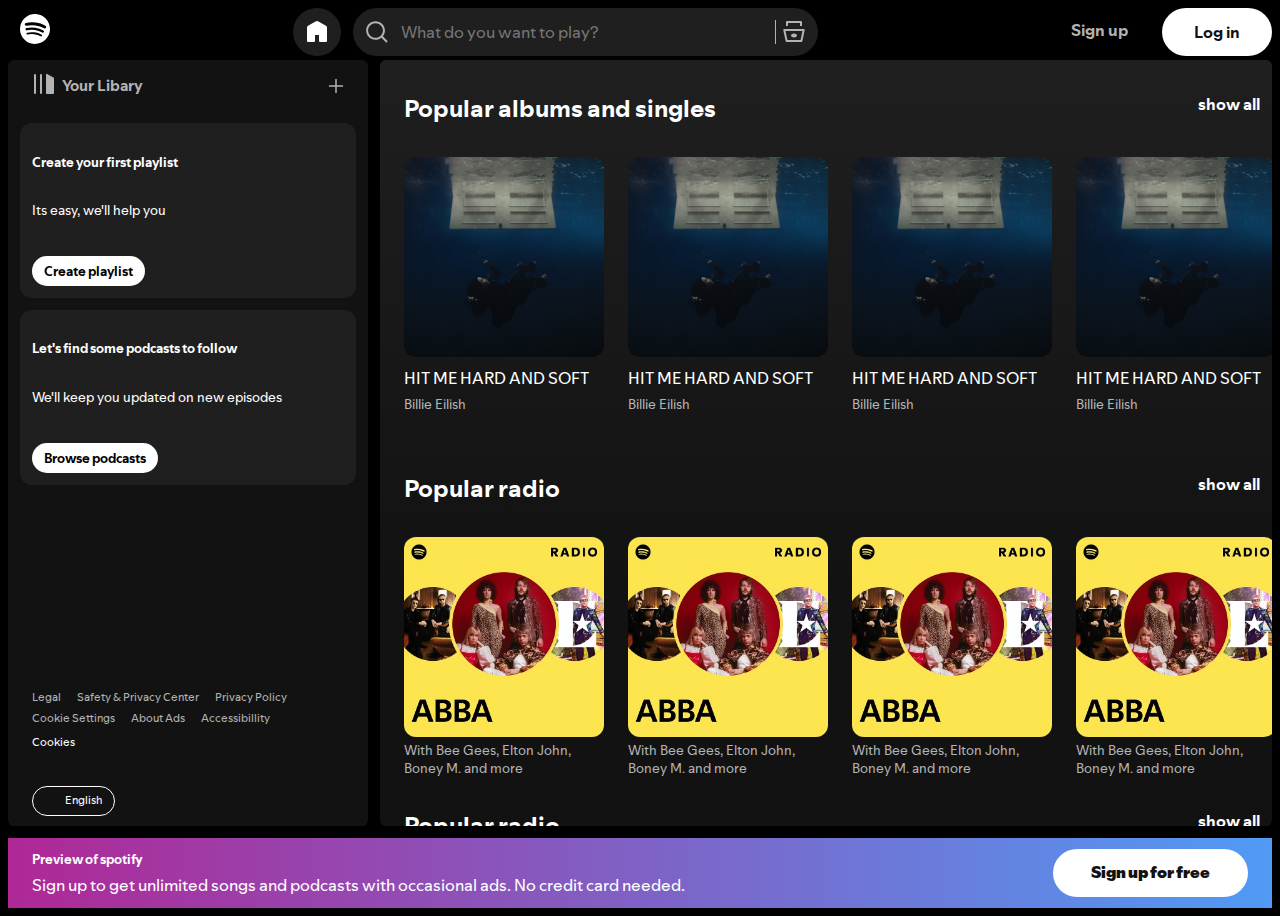
==== commit 5cfef602: "initiql push" ====
--- a/index.html
+++ b/index.html
@@ -151,21 +151,21 @@
               </li>
             </ul>
             <h5><b class="cookie">Cookies</b></h5>
+            <a href="" class="languageButton">
+              <svg
+                data-encore-id="icon"
+                role="img"
+                aria-hidden="true"
+                viewBox="0 0 16 16"
+                class="languageIcon"
+              >
+                <path
+                  d="M8.152 16H8a8 8 0 1 1 .152 0zm-.41-14.202c-.226.273-.463.713-.677 1.323-.369 1.055-.626 2.496-.687 4.129h3.547c-.06-1.633-.318-3.074-.687-4.129-.213-.61-.45-1.05-.676-1.323-.194-.235-.326-.285-.385-.296h-.044c-.055.007-.19.052-.391.296zM4.877 7.25c.062-1.771.34-3.386.773-4.624.099-.284.208-.554.329-.806a6.507 6.507 0 0 0-4.436 5.43h3.334zm-3.334 1.5a6.507 6.507 0 0 0 4.436 5.43 7.974 7.974 0 0 1-.33-.806c-.433-1.238-.71-2.853-.772-4.624H1.543zm4.835 0c.061 1.633.318 3.074.687 4.129.214.61.451 1.05.677 1.323.202.244.336.29.391.297l.044-.001c.06-.01.19-.061.385-.296.226-.273.463-.713.676-1.323.37-1.055.626-2.496.687-4.129H6.378zm5.048 0c-.061 1.771-.339 3.386-.772 4.624-.082.235-.171.46-.268.674a6.506 6.506 0 0 0 4.071-5.298h-3.03zm3.031-1.5a6.507 6.507 0 0 0-4.071-5.298c.097.214.186.44.268.674.433 1.238.711 2.853.772 4.624h3.031z"
+                ></path>
+              </svg>
+              <b>English</b>
+            </a>
           </footer>
-          <a href="" class="languageButton">
-            <svg
-              data-encore-id="icon"
-              role="img"
-              aria-hidden="true"
-              viewBox="0 0 16 16"
-              class="languageIcon"
-            >
-              <path
-                d="M8.152 16H8a8 8 0 1 1 .152 0zm-.41-14.202c-.226.273-.463.713-.677 1.323-.369 1.055-.626 2.496-.687 4.129h3.547c-.06-1.633-.318-3.074-.687-4.129-.213-.61-.45-1.05-.676-1.323-.194-.235-.326-.285-.385-.296h-.044c-.055.007-.19.052-.391.296zM4.877 7.25c.062-1.771.34-3.386.773-4.624.099-.284.208-.554.329-.806a6.507 6.507 0 0 0-4.436 5.43h3.334zm-3.334 1.5a6.507 6.507 0 0 0 4.436 5.43 7.974 7.974 0 0 1-.33-.806c-.433-1.238-.71-2.853-.772-4.624H1.543zm4.835 0c.061 1.633.318 3.074.687 4.129.214.61.451 1.05.677 1.323.202.244.336.29.391.297l.044-.001c.06-.01.19-.061.385-.296.226-.273.463-.713.676-1.323.37-1.055.626-2.496.687-4.129H6.378zm5.048 0c-.061 1.771-.339 3.386-.772 4.624-.082.235-.171.46-.268.674a6.506 6.506 0 0 0 4.071-5.298h-3.03zm3.031-1.5a6.507 6.507 0 0 0-4.071-5.298c.097.214.186.44.268.674.433 1.238.711 2.853.772 4.624h3.031z"
-              ></path>
-            </svg>
-            <b>English</b>
-          </a>
         </section>
       </aside>
       <main class="main">
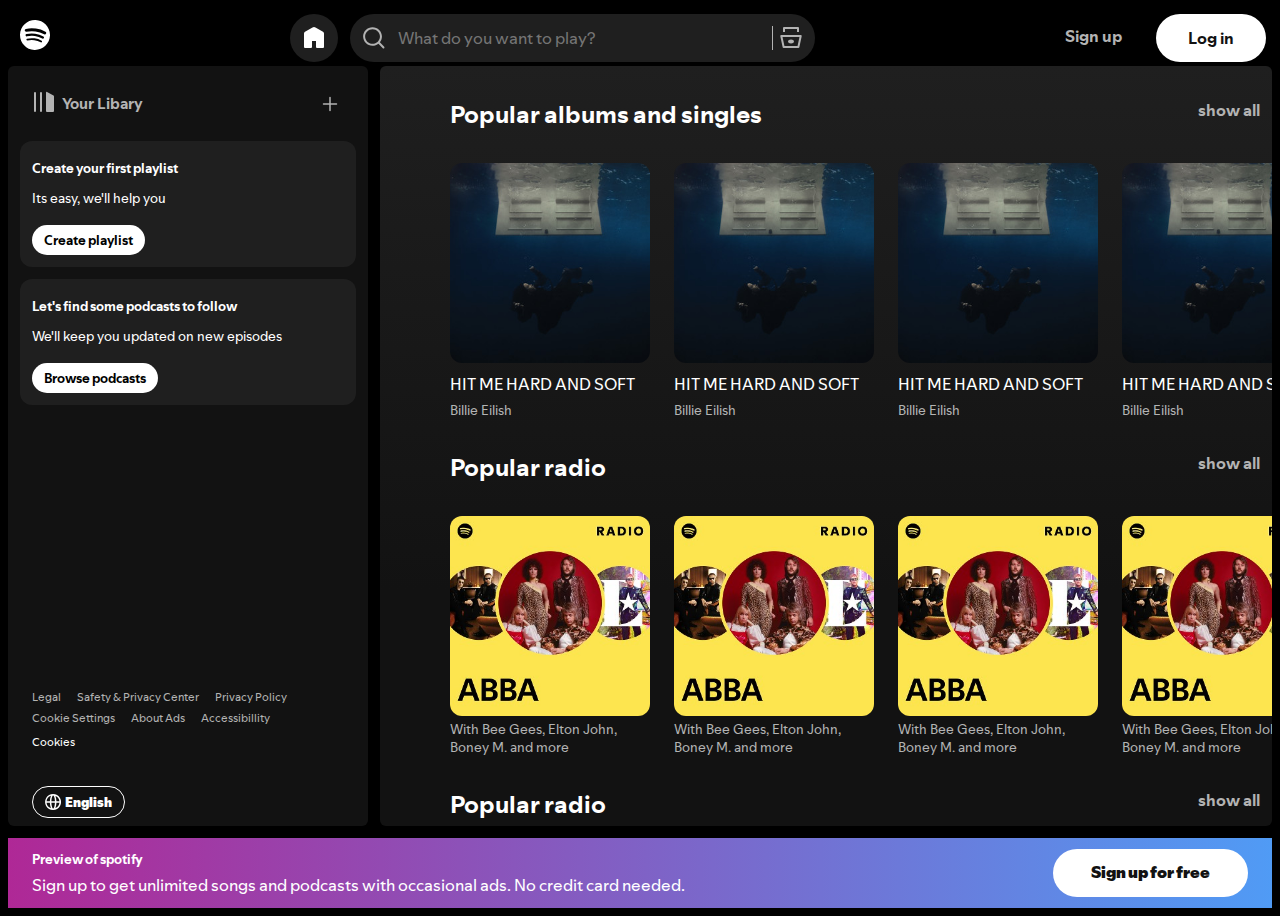
==== commit 256d30ba: "finalized design" ====
--- a/index.html
+++ b/index.html
@@ -33,7 +33,7 @@
           </a>
         </section>
         <section class="headerCenter">
-          <section class="homeButton">
+          <section class="homeButton stdHover">
             <a href="index.html">
               <svg
                 data-encore-id="icon"
@@ -49,7 +49,7 @@
             </a>
           </section>
 
-          <form class="searchBar">
+          <form class="searchBar hoverBg">
             <svg
               data-encore-id="icon"
               role="img"
@@ -72,7 +72,7 @@
               role="img"
               aria-hidden="true"
               viewBox="0 0 24 24"
-              class="libaryIcon"
+              class="libaryIcon hoverWhite stdHover"
             >
               <path
                 d="M15 15.5c0 1.105-1.343 2-3 2s-3-.895-3-2 1.343-2 3-2 3 .895 3 2z"
@@ -84,30 +84,34 @@
           </form>
         </section>
         <section class="headerRight">
-          <button class="headerSignupButton">Sign up</button>
-          <button class="loginButton">Log in</button>
+          <button class="headerSignupButton stdHover hoverWhite">
+            Sign up
+          </button>
+          <button class="loginButton , stdHover">Log in</button>
         </section>
       </header>
       <aside class="sidebar">
         <section class="sidebarTitel">
-          <svg
-            data-encore-id="icon"
-            role="img"
-            aria-hidden="true"
-            viewBox="0 0 24 24"
-            class="libarySidebarIcon"
-          >
-            <path
-              d="M3 22a1 1 0 0 1-1-1V3a1 1 0 0 1 2 0v18a1 1 0 0 1-1 1zM15.5 2.134A1 1 0 0 0 14 3v18a1 1 0 0 0 1 1h6a1 1 0 0 0 1-1V6.464a1 1 0 0 0-.5-.866l-6-3.464zM9 2a1 1 0 0 0-1 1v18a1 1 0 1 0 2 0V3a1 1 0 0 0-1-1z"
-            ></path>
-          </svg>
-          <h3>Your Libary</h3>
+          <section class="hoverWhite sidebarTitel ">
+            <svg
+              data-encore-id="icon"
+              role="img"
+              aria-hidden="true"
+              viewBox="0 0 24 24"
+              class="libarySidebarIcon"
+            >
+              <path
+                d="M3 22a1 1 0 0 1-1-1V3a1 1 0 0 1 2 0v18a1 1 0 0 1-1 1zM15.5 2.134A1 1 0 0 0 14 3v18a1 1 0 0 0 1 1h6a1 1 0 0 0 1-1V6.464a1 1 0 0 0-.5-.866l-6-3.464zM9 2a1 1 0 0 0-1 1v18a1 1 0 1 0 2 0V3a1 1 0 0 0-1-1z"
+              ></path>
+            </svg>
+            <h3>Your Libary</h3>
+          </section>
           <svg
             data-encore-id="icon"
             role="img"
             aria-hidden="true"
             viewBox="0 0 16 16"
-            class="addIcon"
+            class="addIcon hoverWhite hoverBg"
           >
             <path
               d="M15.25 8a.75.75 0 0 1-.75.75H8.75v5.75a.75.75 0 0 1-1.5 0V8.75H1.5a.75.75 0 0 1 0-1.5h5.75V1.5a.75.75 0 0 1 1.5 0v5.75h5.75a.75.75 0 0 1 .75.75z"
@@ -116,14 +120,14 @@
         </section>
         <section class="sidebarItem">
           <section class="sidebarVenster">
-            <h4>Create your first playlist</h4>
+            <h4 class="sidebarVensterTitel">Create your first playlist</h4>
             <p>Its easy, we'll help you</p>
-            <a href="" class="sidebarButton">Create playlist</a>
+            <a href="" class="sidebarButton stdHover">Create playlist</a>
           </section>
           <section class="sidebarVenster">
-            <h4>Let's find some podcasts to follow</h4>
+            <h4 class="sidebarVensterTitel">Let's find some podcasts to follow</h4>
             <p>We'll keep you updated on new episodes</p>
-            <a href="" class="sidebarButton">Browse podcasts</a>
+            <a href="" class="sidebarButton stdHover">Browse podcasts</a>
           </section>
         </section>
         <section class="fullSidebarFooter">
@@ -150,231 +154,637 @@
                 <a href="" class="footerItem"><h6>Accessibillity</h6></a>
               </li>
             </ul>
-            <h5><b class="cookie">Cookies</b></h5>
-            <a href="" class="languageButton">
-              <svg
-                data-encore-id="icon"
-                role="img"
-                aria-hidden="true"
-                viewBox="0 0 16 16"
-                class="languageIcon"
-              >
-                <path
-                  d="M8.152 16H8a8 8 0 1 1 .152 0zm-.41-14.202c-.226.273-.463.713-.677 1.323-.369 1.055-.626 2.496-.687 4.129h3.547c-.06-1.633-.318-3.074-.687-4.129-.213-.61-.45-1.05-.676-1.323-.194-.235-.326-.285-.385-.296h-.044c-.055.007-.19.052-.391.296zM4.877 7.25c.062-1.771.34-3.386.773-4.624.099-.284.208-.554.329-.806a6.507 6.507 0 0 0-4.436 5.43h3.334zm-3.334 1.5a6.507 6.507 0 0 0 4.436 5.43 7.974 7.974 0 0 1-.33-.806c-.433-1.238-.71-2.853-.772-4.624H1.543zm4.835 0c.061 1.633.318 3.074.687 4.129.214.61.451 1.05.677 1.323.202.244.336.29.391.297l.044-.001c.06-.01.19-.061.385-.296.226-.273.463-.713.676-1.323.37-1.055.626-2.496.687-4.129H6.378zm5.048 0c-.061 1.771-.339 3.386-.772 4.624-.082.235-.171.46-.268.674a6.506 6.506 0 0 0 4.071-5.298h-3.03zm3.031-1.5a6.507 6.507 0 0 0-4.071-5.298c.097.214.186.44.268.674.433 1.238.711 2.853.772 4.624h3.031z"
-                ></path>
-              </svg>
-              <b>English</b>
-            </a>
+            <h5><b class="cookie hoverUnderLine">Cookies</b></h5>
           </footer>
+          <a href="" class="languageButton stdHover">
+            <svg
+              data-encore-id="icon"
+              role="img"
+              aria-hidden="true"
+              viewBox="0 0 16 16"
+              class="languageIcon"
+            >
+              <path
+                d="M8.152 16H8a8 8 0 1 1 .152 0zm-.41-14.202c-.226.273-.463.713-.677 1.323-.369 1.055-.626 2.496-.687 4.129h3.547c-.06-1.633-.318-3.074-.687-4.129-.213-.61-.45-1.05-.676-1.323-.194-.235-.326-.285-.385-.296h-.044c-.055.007-.19.052-.391.296zM4.877 7.25c.062-1.771.34-3.386.773-4.624.099-.284.208-.554.329-.806a6.507 6.507 0 0 0-4.436 5.43h3.334zm-3.334 1.5a6.507 6.507 0 0 0 4.436 5.43 7.974 7.974 0 0 1-.33-.806c-.433-1.238-.71-2.853-.772-4.624H1.543zm4.835 0c.061 1.633.318 3.074.687 4.129.214.61.451 1.05.677 1.323.202.244.336.29.391.297l.044-.001c.06-.01.19-.061.385-.296.226-.273.463-.713.676-1.323.37-1.055.626-2.496.687-4.129H6.378zm5.048 0c-.061 1.771-.339 3.386-.772 4.624-.082.235-.171.46-.268.674a6.506 6.506 0 0 0 4.071-5.298h-3.03zm3.031-1.5a6.507 6.507 0 0 0-4.071-5.298c.097.214.186.44.268.674.433 1.238.711 2.853.772 4.624h3.031z"
+              ></path>
+            </svg>
+            <b>English</b>
+          </a>
         </section>
       </aside>
       <main class="main">
         <section class="main-wrapper">
-          <section class="mainTitel">
-            <a href="" class="mainTitelText"
-              ><h2>Popular albums and singles</h2></a
-            >
-            <a href="" class="showMore"><h4>show all</h4></a>
+          <section class="mainContent">
+            <section class="mainTitel hoverUnderLine">
+              <a href="" class="mainTitelText"
+                ><h2>Popular albums and singles</h2></a
+              >
+              <a href="" class="showMore hoverUnderLine"><h4>show all</h4></a>
+            </section>
+            <section class="albums">
+              <article class="albumArticle hoverBg">
+                <img
+                  src="/img/ab67616d00001e0271d62ea7ea8a5be92d3c1f62.jpg"
+                  alt="album cover"
+                  class="albumCover"
+                />
+                <svg
+                  data-encore-id="icon"
+                  role="img"
+                  aria-hidden="true"
+                  viewBox="0 0 24 24"
+                  class="playButton stdHover"
+                >
+                  <path
+                    d="m7.05 3.606 13.49 7.788a.7.7 0 0 1 0 1.212L7.05 20.394A.7.7 0 0 1 6 19.788V4.212a.7.7 0 0 1 1.05-.606z"
+                  ></path>
+                </svg>
+                <h4 class="albumTitel">HIT ME HARD AND SOFT</h4>
+                <h5 class="artiesten">Billie Eilish</h5>
+              </article>
+              <article class="albumArticle hoverBg">
+                <img
+                  src="/img/ab67616d00001e0271d62ea7ea8a5be92d3c1f62.jpg"
+                  alt="album cover"
+                  class="albumCover"
+                />
+                <svg
+                  data-encore-id="icon"
+                  role="img"
+                  aria-hidden="true"
+                  viewBox="0 0 24 24"
+                  class="playButton stdHover"
+                >
+                  <path
+                    d="m7.05 3.606 13.49 7.788a.7.7 0 0 1 0 1.212L7.05 20.394A.7.7 0 0 1 6 19.788V4.212a.7.7 0 0 1 1.05-.606z"
+                  ></path>
+                </svg>
+                <h4 class="albumTitel">HIT ME HARD AND SOFT</h4>
+                <h5 class="artiesten">Billie Eilish</h5>
+              </article>
+              <article class="albumArticle hoverBg">
+                <img
+                  src="/img/ab67616d00001e0271d62ea7ea8a5be92d3c1f62.jpg"
+                  alt="album cover"
+                  class="albumCover"
+                />
+                <svg
+                  data-encore-id="icon"
+                  role="img"
+                  aria-hidden="true"
+                  viewBox="0 0 24 24"
+                  class="playButton stdHover"
+                >
+                  <path
+                    d="m7.05 3.606 13.49 7.788a.7.7 0 0 1 0 1.212L7.05 20.394A.7.7 0 0 1 6 19.788V4.212a.7.7 0 0 1 1.05-.606z"
+                  ></path>
+                </svg>
+                <h4 class="albumTitel">HIT ME HARD AND SOFT</h4>
+                <h5 class="artiesten">Billie Eilish</h5>
+              </article>
+              <article class="albumArticle hoverBg">
+                <img
+                  src="/img/ab67616d00001e0271d62ea7ea8a5be92d3c1f62.jpg"
+                  alt="album cover"
+                  class="albumCover"
+                />
+                <svg
+                  data-encore-id="icon"
+                  role="img"
+                  aria-hidden="true"
+                  viewBox="0 0 24 24"
+                  class="playButton stdHover"
+                >
+                  <path
+                    d="m7.05 3.606 13.49 7.788a.7.7 0 0 1 0 1.212L7.05 20.394A.7.7 0 0 1 6 19.788V4.212a.7.7 0 0 1 1.05-.606z"
+                  ></path>
+                </svg>
+                <h4 class="albumTitel">HIT ME HARD AND SOFT</h4>
+                <h5 class="artiesten">Billie Eilish</h5>
+              </article>
+              <article class="albumArticle hoverBg">
+                <img
+                  src="/img/ab67616d00001e0271d62ea7ea8a5be92d3c1f62.jpg"
+                  alt="album cover"
+                  class="albumCover"
+                />
+                <svg
+                  data-encore-id="icon"
+                  role="img"
+                  aria-hidden="true"
+                  viewBox="0 0 24 24"
+                  class="playButton stdHover"
+                >
+                  <path
+                    d="m7.05 3.606 13.49 7.788a.7.7 0 0 1 0 1.212L7.05 20.394A.7.7 0 0 1 6 19.788V4.212a.7.7 0 0 1 1.05-.606z"
+                  ></path>
+                </svg>
+                <h4 class="albumTitel">HIT ME HARD AND SOFT</h4>
+                <h5 class="artiesten">Billie Eilish</h5>
+              </article>
+              <article class="albumArticle hoverBg">
+                <img
+                  src="/img/ab67616d00001e0271d62ea7ea8a5be92d3c1f62.jpg"
+                  alt="album cover"
+                  class="albumCover"
+                />
+                <svg
+                  data-encore-id="icon"
+                  role="img"
+                  aria-hidden="true"
+                  viewBox="0 0 24 24"
+                  class="playButton stdHover"
+                >
+                  <path
+                    d="m7.05 3.606 13.49 7.788a.7.7 0 0 1 0 1.212L7.05 20.394A.7.7 0 0 1 6 19.788V4.212a.7.7 0 0 1 1.05-.606z"
+                  ></path>
+                </svg>
+                <h4 class="albumTitel">HIT ME HARD AND SOFT</h4>
+                <h5 class="artiesten">Billie Eilish</h5>
+              </article>
+              <article class="albumArticle hoverBg">
+                <img
+                  src="/img/ab67616d00001e0271d62ea7ea8a5be92d3c1f62.jpg"
+                  alt="album cover"
+                  class="albumCover"
+                />
+                <svg
+                  data-encore-id="icon"
+                  role="img"
+                  aria-hidden="true"
+                  viewBox="0 0 24 24"
+                  class="playButton stdHover"
+                >
+                  <path
+                    d="m7.05 3.606 13.49 7.788a.7.7 0 0 1 0 1.212L7.05 20.394A.7.7 0 0 1 6 19.788V4.212a.7.7 0 0 1 1.05-.606z"
+                  ></path>
+                </svg>
+                <h4 class="albumTitel">HIT ME HARD AND SOFT</h4>
+                <h5 class="artiesten">Billie Eilish</h5>
+              </article>
+              <article class="albumArticle hoverBg">
+                <img
+                  src="/img/ab67616d00001e0271d62ea7ea8a5be92d3c1f62.jpg"
+                  alt="album cover"
+                  class="albumCover"
+                />
+                <svg
+                  data-encore-id="icon"
+                  role="img"
+                  aria-hidden="true"
+                  viewBox="0 0 24 24"
+                  class="playButton stdHover"
+                >
+                  <path
+                    d="m7.05 3.606 13.49 7.788a.7.7 0 0 1 0 1.212L7.05 20.394A.7.7 0 0 1 6 19.788V4.212a.7.7 0 0 1 1.05-.606z"
+                  ></path>
+                </svg>
+                <h4 class="albumTitel">HIT ME HARD AND SOFT</h4>
+                <h5 class="artiesten">Billie Eilish</h5>
+              </article>
+              <article class="albumArticle hoverBg">
+                <img
+                  src="/img/ab67616d00001e0271d62ea7ea8a5be92d3c1f62.jpg"
+                  alt="album cover"
+                  class="albumCover"
+                />
+                <svg
+                  data-encore-id="icon"
+                  role="img"
+                  aria-hidden="true"
+                  viewBox="0 0 24 24"
+                  class="playButton stdHover"
+                >
+                  <path
+                    d="m7.05 3.606 13.49 7.788a.7.7 0 0 1 0 1.212L7.05 20.394A.7.7 0 0 1 6 19.788V4.212a.7.7 0 0 1 1.05-.606z"
+                  ></path>
+                </svg>
+                <h4 class="albumTitel">HIT ME HARD AND SOFT</h4>
+                <h5 class="artiesten">Billie Eilish</h5>
+              </article>
+            </section>
+            <section class="mainTitel hoverUnderLine">
+              <a href="" class="mainTitelText"><h2>Popular radio</h2></a>
+              <a href="" class="showMore hoverUnderLine"><h4>show all</h4></a>
+            </section>
+            <section class="albums">
+              <article class="albumArticle hoverBg">
+                <img
+                  src="/img/en-GB.jpg"
+                  alt="album cover"
+                  class="albumCover"
+                />
+                <svg
+                  data-encore-id="icon"
+                  role="img"
+                  aria-hidden="true"
+                  viewBox="0 0 24 24"
+                  class="playButton stdHover"
+                >
+                  <path
+                    d="m7.05 3.606 13.49 7.788a.7.7 0 0 1 0 1.212L7.05 20.394A.7.7 0 0 1 6 19.788V4.212a.7.7 0 0 1 1.05-.606z"
+                  ></path>
+                </svg>
+                <h5 class="artiesten">
+                  With Bee Gees, Elton John, Boney M. and more
+                </h5>
+              </article>
+              <article class="albumArticle hoverBg">
+                <img
+                  src="/img/en-GB.jpg"
+                  alt="album cover"
+                  class="albumCover"
+                />
+                <svg
+                  data-encore-id="icon"
+                  role="img"
+                  aria-hidden="true"
+                  viewBox="0 0 24 24"
+                  class="playButton stdHover"
+                >
+                  <path
+                    d="m7.05 3.606 13.49 7.788a.7.7 0 0 1 0 1.212L7.05 20.394A.7.7 0 0 1 6 19.788V4.212a.7.7 0 0 1 1.05-.606z"
+                  ></path>
+                </svg>
+                <h5 class="artiesten">
+                  With Bee Gees, Elton John, Boney M. and more
+                </h5>
+              </article>
+              <article class="albumArticle hoverBg">
+                <img
+                  src="/img/en-GB.jpg"
+                  alt="album cover"
+                  class="albumCover"
+                />
+                <svg
+                  data-encore-id="icon"
+                  role="img"
+                  aria-hidden="true"
+                  viewBox="0 0 24 24"
+                  class="playButton stdHover"
+                >
+                  <path
+                    d="m7.05 3.606 13.49 7.788a.7.7 0 0 1 0 1.212L7.05 20.394A.7.7 0 0 1 6 19.788V4.212a.7.7 0 0 1 1.05-.606z"
+                  ></path>
+                </svg>
+                <h5 class="artiesten">
+                  With Bee Gees, Elton John, Boney M. and more
+                </h5>
+              </article>
+              <article class="albumArticle hoverBg">
+                <img
+                  src="/img/en-GB.jpg"
+                  alt="album cover"
+                  class="albumCover"
+                />
+                <svg
+                  data-encore-id="icon"
+                  role="img"
+                  aria-hidden="true"
+                  viewBox="0 0 24 24"
+                  class="playButton stdHover"
+                >
+                  <path
+                    d="m7.05 3.606 13.49 7.788a.7.7 0 0 1 0 1.212L7.05 20.394A.7.7 0 0 1 6 19.788V4.212a.7.7 0 0 1 1.05-.606z"
+                  ></path>
+                </svg>
+                <h5 class="artiesten">
+                  With Bee Gees, Elton John, Boney M. and more
+                </h5>
+              </article>
+              <article class="albumArticle hoverBg">
+                <img
+                  src="/img/en-GB.jpg"
+                  alt="album cover"
+                  class="albumCover"
+                />
+                <svg
+                  data-encore-id="icon"
+                  role="img"
+                  aria-hidden="true"
+                  viewBox="0 0 24 24"
+                  class="playButton stdHover"
+                >
+                  <path
+                    d="m7.05 3.606 13.49 7.788a.7.7 0 0 1 0 1.212L7.05 20.394A.7.7 0 0 1 6 19.788V4.212a.7.7 0 0 1 1.05-.606z"
+                  ></path>
+                </svg>
+                <h5 class="artiesten">
+                  With Bee Gees, Elton John, Boney M. and more
+                </h5>
+              </article>
+              <article class="albumArticle hoverBg">
+                <img
+                  src="/img/en-GB.jpg"
+                  alt="album cover"
+                  class="albumCover"
+                />
+                <svg
+                  data-encore-id="icon"
+                  role="img"
+                  aria-hidden="true"
+                  viewBox="0 0 24 24"
+                  class="playButton stdHover"
+      class="sidebarVensterTitel"           >
+                  <path
+                    d="m7.05 3.606 13.49 7.788a.7.7 0 0 1 0 1.212L7.05 20.394A.7.7 0 0 1 6 19.788V4.212a.7.7 0 0 1 1.05-.606z"
+                  ></path>
+                </svg>
+                <h5 class="artiesten">
+                  With Bee Gees, Elton John, Boney M. and more
+                </h5>
+              </article>
+              <article class="albumArticle hoverBg">
+                <img
+                  src="/img/en-GB.jpg"
+                  alt="album cover"
+                  class="albumCover"
+                />
+                <svg
+                  data-encore-id="icon"
+                  role="img"
+                  aria-hidden="true"
+                  viewBox="0 0 24 24"
+                  class="playButton stdHover"
+                >
+                  <path
+                    d="m7.05 3.606 13.49 7.788a.7.7 0 0 1 0 1.212L7.05 20.394A.7.7 0 0 1 6 19.788V4.212a.7.7 0 0 1 1.05-.606z"
+                  ></path>
+                </svg>
+                <h5 class="artiesten">
+                  With Bee Gees, Elton John, Boney M. and more
+                </h5>
+              </article>
+              <article class="albumArticle hoverBg">
+                <img
+                  src="/img/en-GB.jpg"
+                  alt="album cover"
+                  class="albumCover"
+                />
+                <svg
+                  data-encore-id="icon"
+                  role="img"
+                  aria-hidden="true"
+                  viewBox="0 0 24 24"
+                  class="playButton stdHover"
+                >
+                  <path
+                    d="m7.05 3.606 13.49 7.788a.7.7 0 0 1 0 1.212L7.05 20.394A.7.7 0 0 1 6 19.788V4.212a.7.7 0 0 1 1.05-.606z"
+                  ></path>
+                </svg>
+                <h5 class="artiesten">
+                  With Bee Gees, Elton John, Boney M. and more
+                </h5>
+              </article>
+              <article class="albumArticle hoverBg">
+                <img
+                  src="/img/en-GB.jpg"
+                  alt="album cover"
+                  class="albumCover"
+                />
+                <svg
+                  data-encore-id="icon"
+                  role="img"
+                  aria-hidden="true"
+                  viewBox="0 0 24 24"
+                  class="playButton stdHover"
+                >
+                  <path
+                    d="m7.05 3.606 13.49 7.788a.7.7 0 0 1 0 1.212L7.05 20.394A.7.7 0 0 1 6 19.788V4.212a.7.7 0 0 1 1.05-.606z"
+                  ></path>
+                </svg>
+                <h5 class="artiesten">
+                  With Bee Gees, Elton John, Boney M. and more
+                </h5>
+              </article>
+            </section>
+            <section class="mainTitel hoverUnderLine">
+              <a href="" class="mainTitelText"><h2>Popular radio</h2></a>
+              <a href="" class="showMore hoverUnderLine"><h4>show all</h4></a>
+            </section>
+            <section class="albums">
+              <article class="albumArticle hoverBg">
+                <section class="artistFotoBorder">
+                  <img
+                    src="/img/ab67616100005174f150017ca69c8793503c2d4f.jpg"
+                    alt="album cover"
+                    class="artistFoto"
+                  />
+                </section>
+                <h4 class="albumTitel">David Guetta</h4>
+                <h5 class="artiesten">Artist</h5>
+                <svg
+                  data-encore-id="icon"
+                  role="img"
+                  aria-hidden="true"
+                  viewBox="0 0 24 24"
+                  class="playButton stdHover"
+                >
+                  <path
+                    d="m7.05 3.606 13.49 7.788a.7.7 0 0 1 0 1.212L7.05 20.394A.7.7 0 0 1 6 19.788V4.212a.7.7 0 0 1 1.05-.606z"
+                  ></path>
+                </svg>
+              </article>
+
+              <article class="albumArticle hoverBg">
+                <section class="artistFotoBorder">
+                  <img
+                    src="/img/ab67616100005174f150017ca69c8793503c2d4f.jpg"
+                    alt="album cover"
+                    class="artistFoto"
+                  />
+                </section>
+                <h4 class="albumTitel">David Guetta</h4>
+                <h5 class="artiesten">Artist</h5>
+                <svg
+                  data-encore-id="icon"
+                  role="img"
+                  aria-hidden="true"
+                  viewBox="0 0 24 24"
+                  class="playButton stdHover"
+                >
+                  <path
+                    d="m7.05 3.606 13.49 7.788a.7.7 0 0 1 0 1.212L7.05 20.394A.7.7 0 0 1 6 19.788V4.212a.7.7 0 0 1 1.05-.606z"
+                  ></path>
+              </article>
+
+              <article class="albumArticle hoverBg">
+                <section class="artistFotoBorder">
+                  <img
+                    src="/img/ab67616100005174f150017ca69c8793503c2d4f.jpg"
+                    alt="album cover"
+                    class="artistFoto"
+                  />
+                </section>
+                <h4 class="albumTitel">David Guetta</h4>
+                <h5 class="artiesten">Artist</h5>
+                <svg
+                  data-encore-id="icon"
+                  role="img"
+                  aria-hidden="true"
+                  viewBox="0 0 24 24"
+                  class="playButton stdHover"
+                >
+                  <path
+                    d="m7.05 3.606 13.49 7.788a.7.7 0 0 1 0 1.212L7.05 20.394A.7.7 0 0 1 6 19.788V4.212a.7.7 0 0 1 1.05-.606z"
+                  ></path>
+              </article>
+              <article class="albumArticle hoverBg">
+                <section class="artistFotoBorder">
+                  <img
+                    src="/img/ab67616100005174f150017ca69c8793503c2d4f.jpg"
+                    alt="album cover"
+                    class="artistFoto"
+                  />
+                </section>
+                <h4 class="albumTitel">David Guetta</h4>
+                <h5 class="artiesten">Artist</h5>
+                <svg
+                  data-encore-id="icon"
+                  role="img"
+                  aria-hidden="true"
+                  viewBox="0 0 24 24"
+                  class="playButton stdHover"
+                >
+                  <path
+                    d="m7.05 3.606 13.49 7.788a.7.7 0 0 1 0 1.212L7.05 20.394A.7.7 0 0 1 6 19.788V4.212a.7.7 0 0 1 1.05-.606z"
+                  ></path>
+              </article>
+              <article class="albumArticle hoverBg">
+                <section class="artistFotoBorder">
+                  <img
+                    src="/img/ab67616100005174f150017ca69c8793503c2d4f.jpg"
+                    alt="album cover"
+                    class="artistFoto"
+                  />
+                </section>
+                <h4 class="albumTitel">David Guetta</h4>
+                <h5 class="artiesten">Artist</h5>
+                <svg
+                  data-encore-id="icon"
+                  role="img"
+                  aria-hidden="true"
+                  viewBox="0 0 24 24"
+                  class="playButton stdHover"
+                >
+                  <path
+                    d="m7.05 3.606 13.49 7.788a.7.7 0 0 1 0 1.212L7.05 20.394A.7.7 0 0 1 6 19.788V4.212a.7.7 0 0 1 1.05-.606z"
+                  ></path>
+              </article>
+              <article class="albumArticle hoverBg">
+                <section class="artistFotoBorder">
+                  <img
+                    src="/img/ab67616100005174f150017ca69c8793503c2d4f.jpg"
+                    alt="album cover"
+                    class="artistFoto"
+                  />
+                </section>
+                <h4 class="albumTitel">David Guetta</h4>
+                <h5 class="artiesten">Artist</h5>
+                <svg
+                  data-encore-id="icon"
+                  role="img"
+                  aria-hidden="true"
+                  viewBox="0 0 24 24"
+                  class="playButton stdHover"
+                >
+                  <path
+                    d="m7.05 3.606 13.49 7.788a.7.7 0 0 1 0 1.212L7.05 20.394A.7.7 0 0 1 6 19.788V4.212a.7.7 0 0 1 1.05-.606z"
+                  ></path>
+              </article>
+              <article class="albumArticle hoverBg">
+                <section class="artistFotoBorder">
+                  <img
+                    src="/img/ab67616100005174f150017ca69c8793503c2d4f.jpg"
+                    alt="album cover"
+                    class="artistFoto"
+                  />
+                </section>
+                <h4 class="albumTitel">David Guetta</h4>
+                <h5 class="artiesten">Artist</h5>
+                <svg
+                  data-encore-id="icon"
+                  role="img"
+                  aria-hidden="true"
+                  viewBox="0 0 24 24"
+                  class="playButton stdHover"
+                >
+                  <path
+                    d="m7.05 3.606 13.49 7.788a.7.7 0 0 1 0 1.212L7.05 20.394A.7.7 0 0 1 6 19.788V4.212a.7.7 0 0 1 1.05-.606z"
+                  ></path>
+              </article>
+              <article class="albumArticle hoverBg">
+                <section class="artistFotoBorder">
+                  <img
+                    src="/img/ab67616100005174f150017ca69c8793503c2d4f.jpg"
+                    alt="album cover"
+                    class="artistFoto"
+                  />
+                </section>
+                <h4 class="albumTitel">David Guetta</h4>
+                <h5 class="artiesten">Artist</h5>
+                <svg
+                  data-encore-id="icon"
+                  role="img"
+                  aria-hidden="true"
+                  viewBox="0 0 24 24"
+                  class="playButton stdHover"
+                >
+                  <path
+                    d="m7.05 3.606 13.49 7.788a.7.7 0 0 1 0 1.212L7.05 20.394A.7.7 0 0 1 6 19.788V4.212a.7.7 0 0 1 1.05-.606z"
+                  ></path>
+              </article>
+              <article class="albumArticle hoverBg">
+                <section class="artistFotoBorder">
+                  <img
+                    src="/img/ab67616100005174f150017ca69c8793503c2d4f.jpg"
+                    alt="album cover"
+                    class="artistFoto"
+                  />
+                </section>
+                <h4 class="albumTitel">David Guetta</h4>
+                <h5 class="artiesten">Artist</h5>
+                <svg
+                  data-encore-id="icon"
+                  role="img"
+                  aria-hidden="true"
+                  viewBox="0 0 24 24"
+                  class="playButton stdHover"
+                >
+                  <path
+                    d="m7.05 3.606 13.49 7.788a.7.7 0 0 1 0 1.212L7.05 20.394A.7.7 0 0 1 6 19.788V4.212a.7.7 0 0 1 1.05-.606z"
+                  ></path>
+              </article>
+            </section>
           </section>
-          <section class="albums">
-            <article class="albumArticle">
-              <img
-                src="/img/ab67616d00001e0271d62ea7ea8a5be92d3c1f62.jpg"
-                alt="album cover"
-                class="albumCover"
-              />
-              <h4 class="albumTitel">HIT ME HARD AND SOFT</h4>
-              <h5 class="artiesten">Billie Eilish</h5>
-            </article>
-            <article class="albumArticle">
-              <img
-                src="/img/ab67616d00001e0271d62ea7ea8a5be92d3c1f62.jpg"
-                alt="album cover"
-                class="albumCover"
-              />
-              <h4 class="albumTitel">HIT ME HARD AND SOFT</h4>
-              <h5 class="artiesten">Billie Eilish</h5>
-            </article>
-            <article class="albumArticle">
-              <img
-                src="/img/ab67616d00001e0271d62ea7ea8a5be92d3c1f62.jpg"
-                alt="album cover"
-                class="albumCover"
-              />
-              <h4 class="albumTitel">HIT ME HARD AND SOFT</h4>
-              <h5 class="artiesten">Billie Eilish</h5>
-            </article>
-            <article class="albumArticle">
-              <img
-                src="/img/ab67616d00001e0271d62ea7ea8a5be92d3c1f62.jpg"
-                alt="album cover"
-                class="albumCover"
-              />
-              <h4 class="albumTitel">HIT ME HARD AND SOFT</h4>
-              <h5 class="artiesten">Billie Eilish</h5>
-            </article>
-            <article class="albumArticle">
-              <img
-                src="/img/ab67616d00001e0271d62ea7ea8a5be92d3c1f62.jpg"
-                alt="album cover"
-                class="albumCover"
-              />
-              <h4 class="albumTitel">HIT ME HARD AND SOFT</h4>
-              <h5 class="artiesten">Billie Eilish</h5>
-            </article>
-            <article class="albumArticle">
-              <img
-                src="/img/ab67616d00001e0271d62ea7ea8a5be92d3c1f62.jpg"
-                alt="album cover"
-                class="albumCover"
-              />
-              <h4 class="albumTitel">HIT ME HARD AND SOFT</h4>
-              <h5>Billie Eilish</h5>
-            </article>
-          </section>
-          <section class="mainTitel">
-            <a href="" class="mainTitelText"><h2>Popular radio</h2></a>
-            <a href="" class="showMore"><h4>show all</h4></a>
-          </section>
-          <section class="albums">
-            <article class="albumArticle">
-              <img src="/img/en-GB.jpg" alt="album cover" class="albumCover" />
-              <h5 class="artiesten">
-                With Bee Gees, Elton John, Boney M. and more
-              </h5>
-            </article>
-            <article class="albumArticle">
-              <img src="/img/en-GB.jpg" alt="album cover" class="albumCover" />
-              <h5 class="artiesten">
-                With Bee Gees, Elton John, Boney M. and more
-              </h5>
-            </article>
-            <article class="albumArticle">
-              <img src="/img/en-GB.jpg" alt="album cover" class="albumCover" />
-              <h5 class="artiesten">
-                With Bee Gees, Elton John, Boney M. and more
-              </h5>
-            </article>
-            <article class="albumArticle">
-              <img src="/img/en-GB.jpg" alt="album cover" class="albumCover" />
-              <h5 class="artiesten">
-                With Bee Gees, Elton John, Boney M. and more
-              </h5>
-            </article>
-            <article class="albumArticle">
-              <img src="/img/en-GB.jpg" alt="album cover" class="albumCover" />
-              <h5 class="artiesten">
-                With Bee Gees, Elton John, Boney M. and more
-              </h5>
-            </article>
-            <article class="albumArticle">
-              <img src="/img/en-GB.jpg" alt="album cover" class="albumCover" />
-              <h5 class="artiesten">
-                With Bee Gees, Elton John, Boney M. and more
-              </h5>
-            </article>
-          </section>
-          <section class="mainTitel">
-            <a href="" class="mainTitelText"><h2>Popular radio</h2></a>
-            <a href="" class="showMore"><h4>show all</h4></a>
-          </section>
-          <section class="albums">
-            <article class="albumArticle">
-              <section class="artistFotoBorder">
-                <img
-                  src="/img/ab67616100005174f150017ca69c8793503c2d4f.jpg"
-                  alt="album cover"
-                  class="artistFoto"
-                />
-              </section>
-              <h4 class="albumTitel">David Guetta</h4>
-              <h5 class="artiesten">Artist</h5>
-            </article>
 
-            <article class="albumArticle">
-              <section class="artistFotoBorder">
-                <img
-                  src="/img/ab67616100005174f150017ca69c8793503c2d4f.jpg"
-                  alt="album cover"
-                  class="artistFoto"
-                />
-              </section>
-              <h4 class="albumTitel">David Guetta</h4>
-              <h5 class="artiesten">Artist</h5>
-            </article>
-
-            <article class="albumArticle">
-              <section class="artistFotoBorder">
-                <img
-                  src="/img/ab67616100005174f150017ca69c8793503c2d4f.jpg"
-                  alt="album cover"
-                  class="artistFoto"
-                />
-              </section>
-              <h4 class="albumTitel">David Guetta</h4>
-              <h5 class="artiesten">Artist</h5>
-            </article>
-            <article class="albumArticle">
-              <section class="artistFotoBorder">
-                <img
-                  src="/img/ab67616100005174f150017ca69c8793503c2d4f.jpg"
-                  alt="album cover"
-                  class="artistFoto"
-                />
-              </section>
-              <h4 class="albumTitel">David Guetta</h4>
-              <h5 class="artiesten">Artist</h5>
-            </article>
-            <article class="albumArticle">
-              <section class="artistFotoBorder">
-                <img
-                  src="/img/ab67616100005174f150017ca69c8793503c2d4f.jpg"
-                  alt="album cover"
-                  class="artistFoto"
-                />
-              </section>
-              <h4 class="albumTitel">David Guetta</h4>
-              <h5 class="artiesten">Artist</h5>
-            </article>
-            <article class="albumArticle">
-              <section class="artistFotoBorder">
-                <img
-                  src="/img/ab67616100005174f150017ca69c8793503c2d4f.jpg"
-                  alt="album cover"
-                  class="artistFoto"
-                />
-              </section>
-              <h4 class="albumTitel">David Guetta</h4>
-              <h5 class="artiesten">Artist</h5>
-            </article>
-          </section>
           <footer class="mainFooter">
             <section>
               <h5 class="mainFooterTitel">Company</h5>
-              <h5>About</h5>
-              <h5>Jobs</h5>
-              <h5>For the Record</h5>
+              <h5 class="hoverUnderLine">About</h5>
+              <h5 class="hoverUnderLine">Jobs</h5>
+              <h5 class="hoverUnderLine">For the Record</h5>
             </section>
             <section>
               <h5 class="mainFooterTitel">Comunities</h5>
-              <h5>For Artists</h5>
-              <h5>Developers</h5>
-              <h5>Advertising</h5>
-              <h5>Investors</h5>
-              <h5>Vendors</h5>
+              <h5 class="hoverUnderLine">For Artists</h5>
+              <h5 class="hoverUnderLine">Developers</h5>
+              <h5 class="hoverUnderLine">Advertising</h5>
+              <h5 class="hoverUnderLine">Investors</h5>
+              <h5 class="hoverUnderLine">Vendors</h5>
             </section>
             <section>
               <h5 class="mainFooterTitel">Useful Links</h5>
-              <h5>Support</h5>
-              <h5>free Mobile App</h5>
+              <h5 class="hoverUnderLine">Support</h5>
+              <h5 class="hoverUnderLine">free Mobile App</h5>
             </section>
             <section>
               <h5 class="mainFooterTitel">Spotify Plans</h5>
-              <h5>Premium Individual</h5>
-              <h5>Premium Duo</h5>
-              <h5>Premium Family</h5>
-              <h5>Premium Student</h5>
-              <h5>Spotify Fee</h5>
+              <h5 class="hoverUnderLine">Premium Individual</h5>
+              <h5 class="hoverUnderLine">Premium Duo</h5>
+              <h5 class="hoverUnderLine">Premium Family</h5>
+              <h5 class="hoverUnderLine">Premium Student</h5>
+              <h5 class="hoverUnderLine">Spotify Fee</h5>
             </section>
             <section class="socials">
               <section class="socialIconBorder">
@@ -433,7 +843,9 @@
             credit card needed.
           </p>
         </section>
-        <a href="" class="loginButtonFooter"><b>Sign up for free</b></a>
+        <a href="" class="loginButtonFooter stdHover"
+          ><b>Sign up for free</b></a
+        >
       </footer>
     </section>
   </body>
--- a/style.css
+++ b/style.css
@@ -8,3 +8,22 @@
 body{
     font-family: spotify mix;
 }
+
+.stdHover:hover{
+    scale: 1.03;
+    transition: all, 0.1s;
+    cursor: pointer;
+}
+.hoverWhite:hover{
+    color: white;
+    fill: white; 
+    cursor: pointer;
+}
+.hoverBg:hover{
+    background-color: var(--tertiary-color-hover);
+    cursor: pointer;
+}
+.hoverUnderLine:hover{
+    text-decoration-line:underline ;
+    cursor: pointer;
+}
